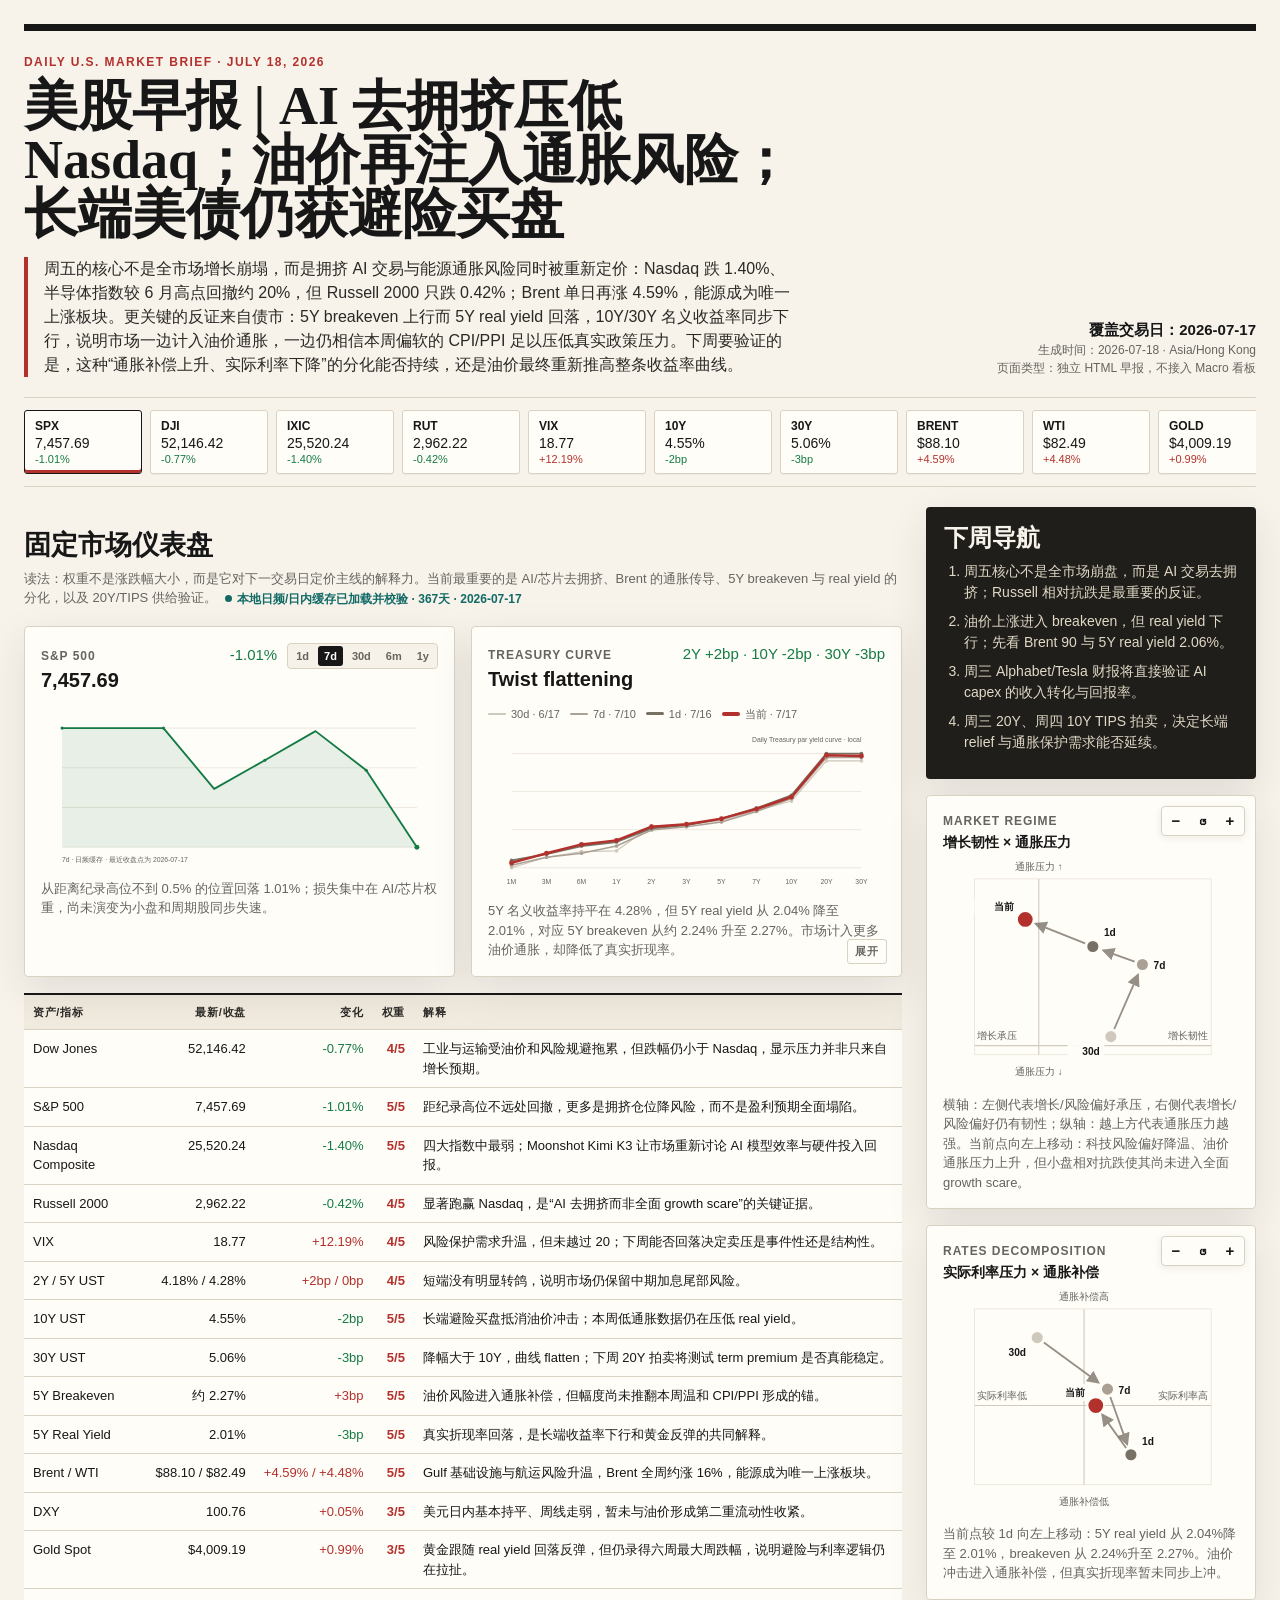
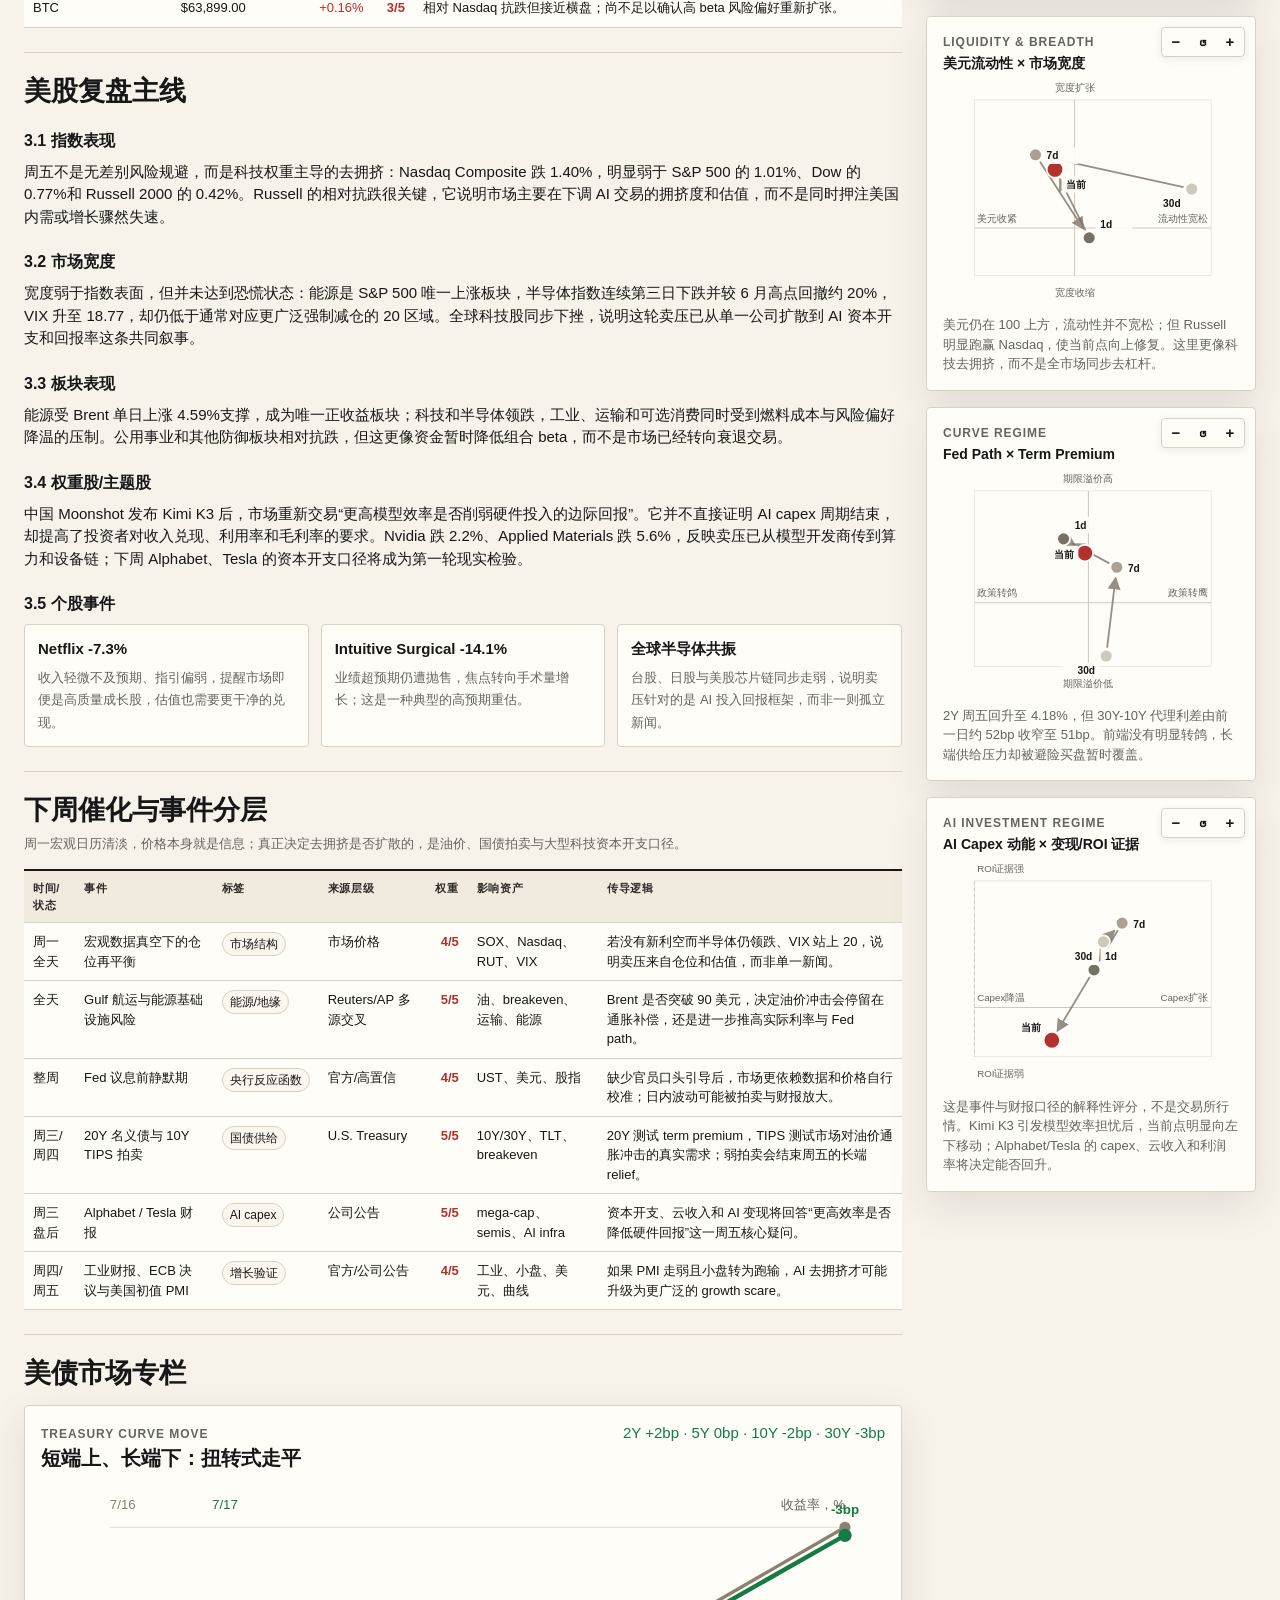
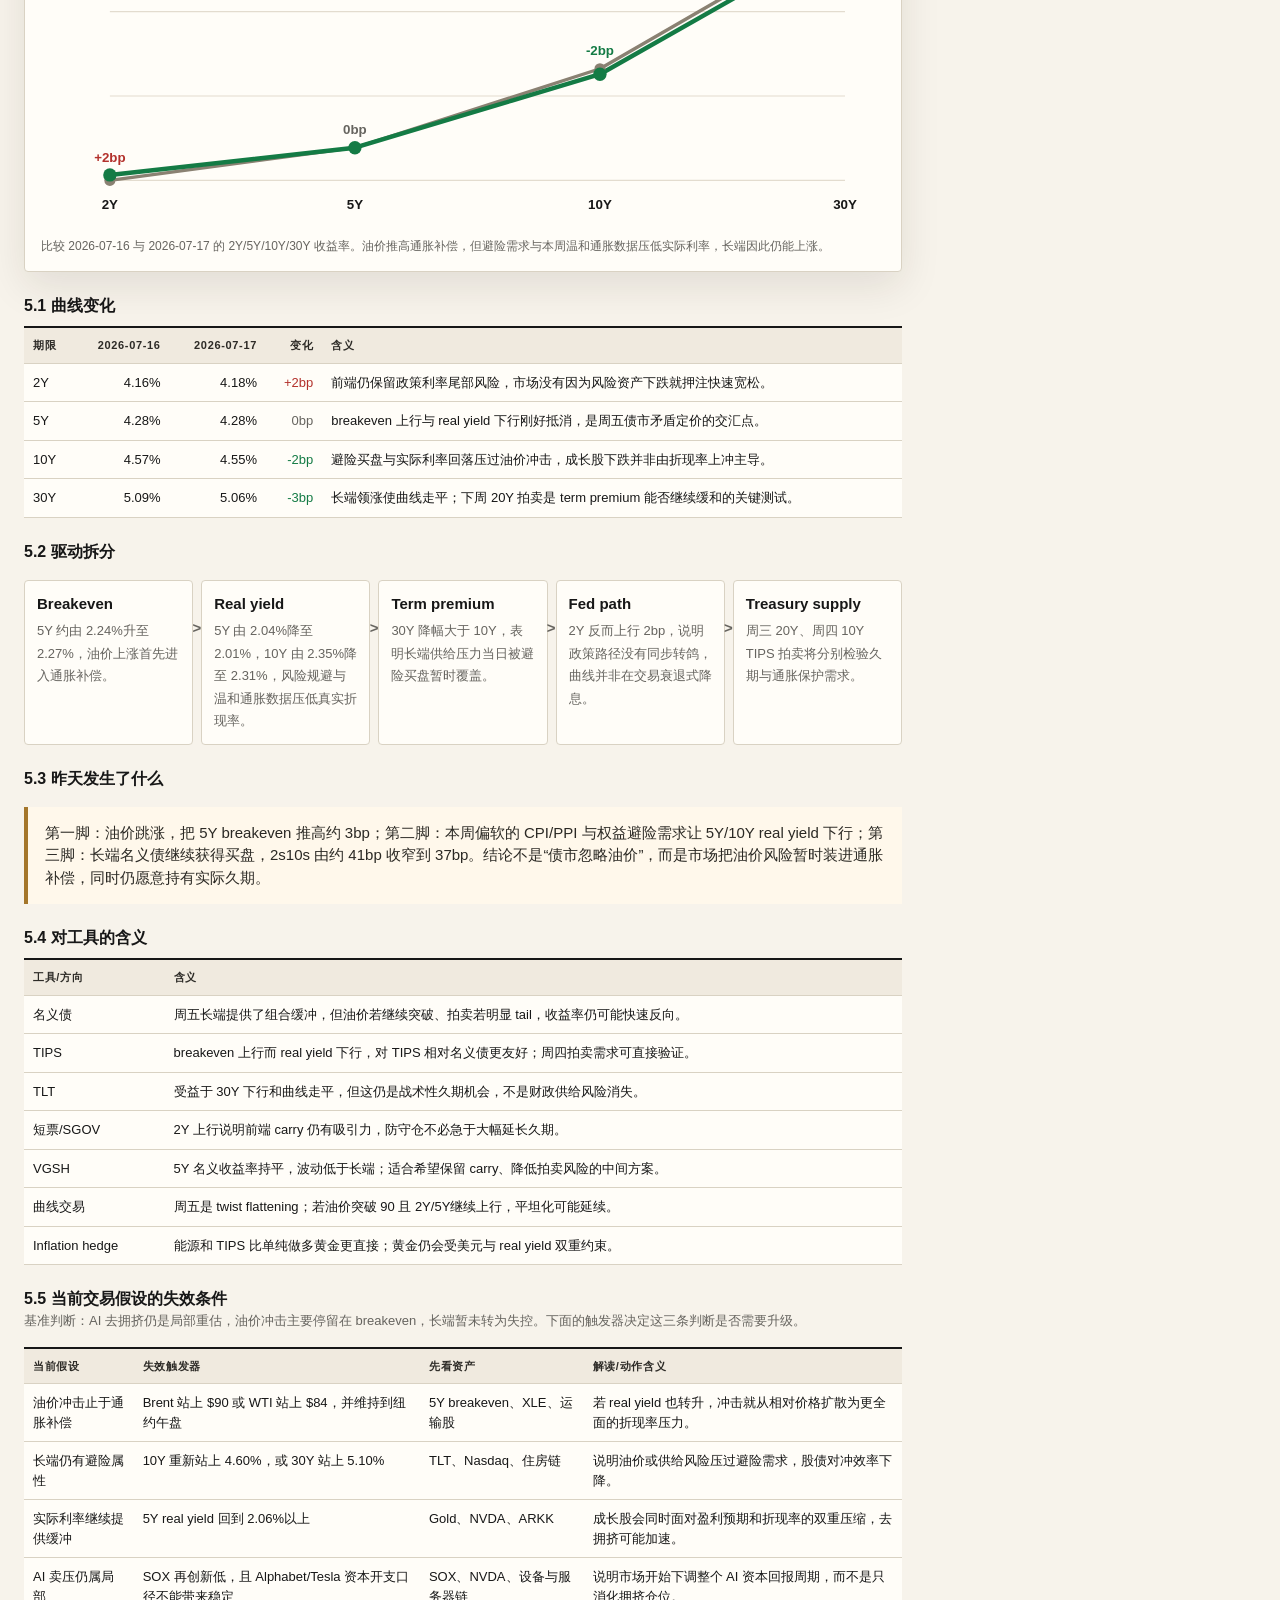
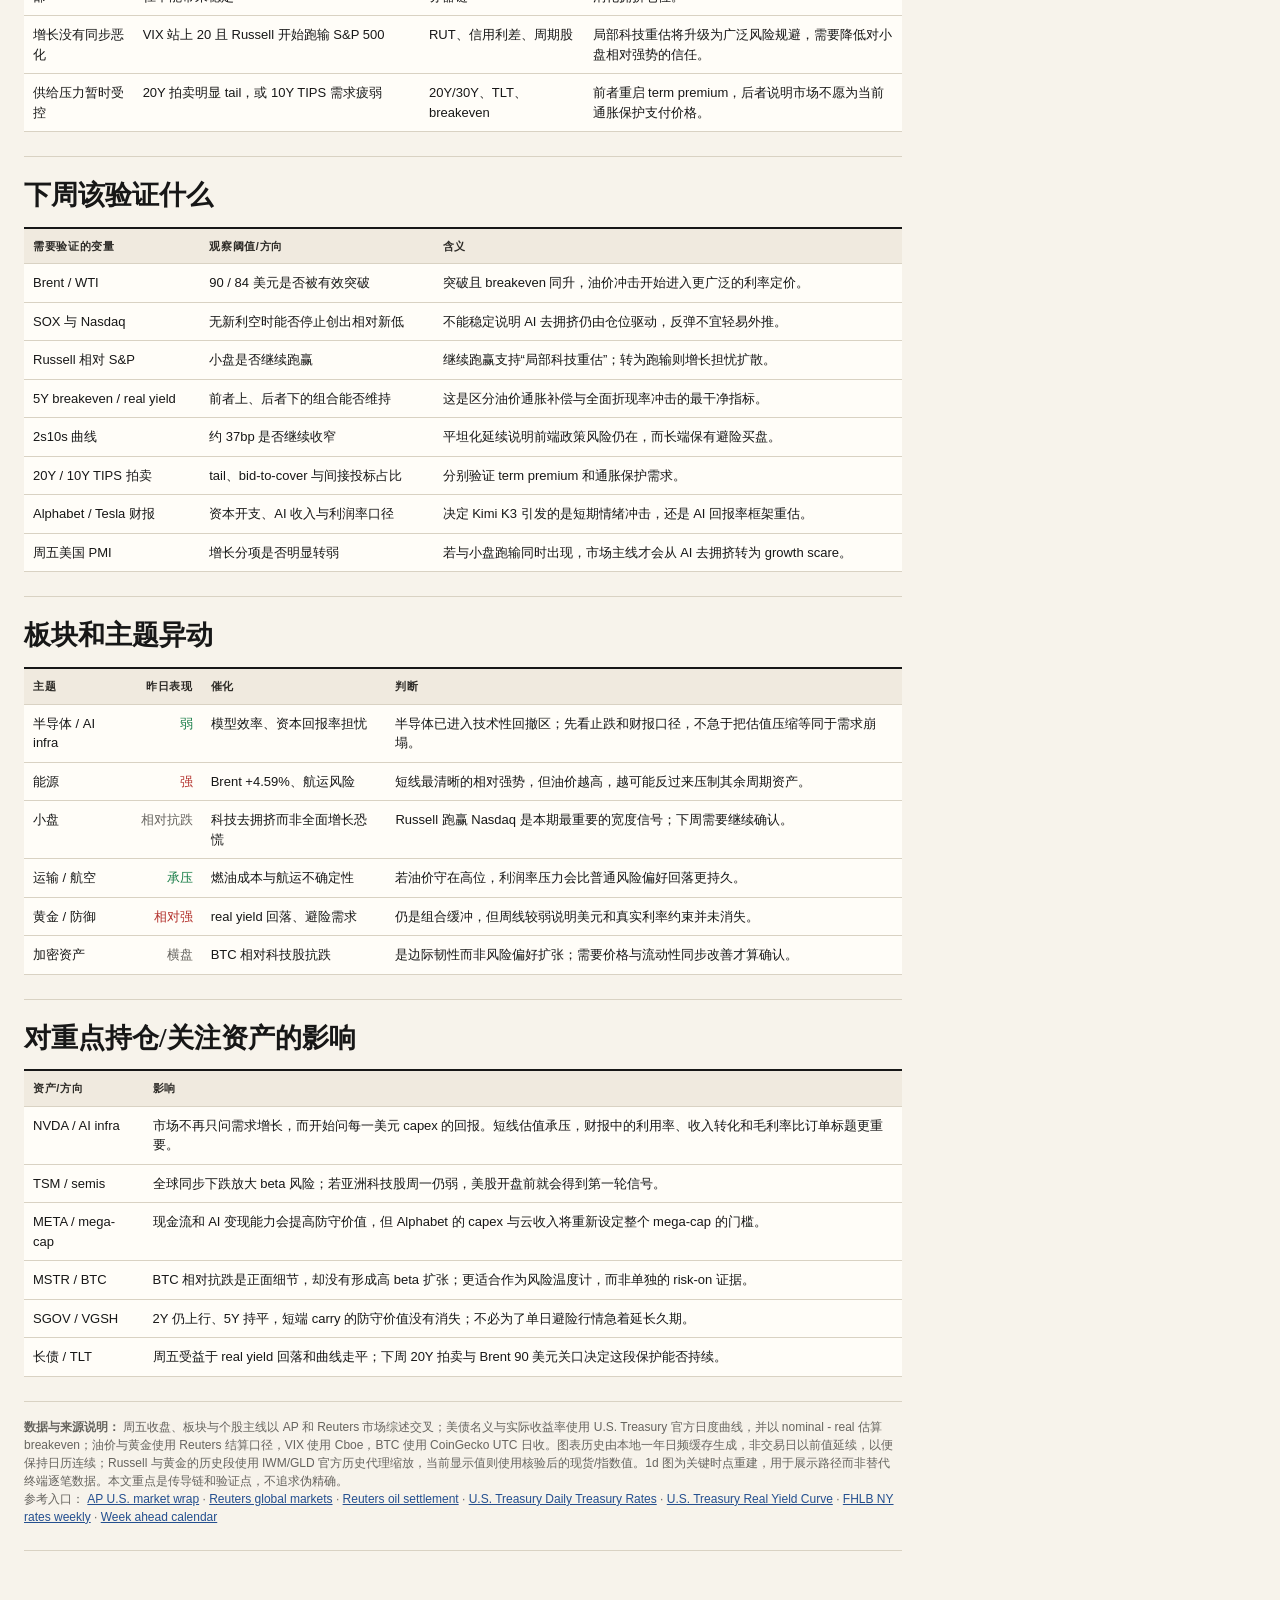
==== morning_brief/2026-07-18_us_market_brief.html @ 0f52e977 "添加了4张每日早报卡片；修复了图片遮挡问题" ====
<!doctype html>
<html lang="zh-CN">
<head>
  <meta charset="utf-8">
  <meta name="viewport" content="width=device-width, initial-scale=1">
  <title>美股早报 | 2026-07-18</title>
  <style>
    :root {
      --ink: #171717;
      --muted: #66645f;
      --line: #d9d2c3;
      --paper: #f7f3eb;
      --panel: #fffdf8;
      --panel-2: #f0eadf;
      --accent: #b3312c;
      --accent-2: #126a65;
      --gold: #a4762a;
      --green: #147b45;
      --red: #b3312c;
      --blue: #244f8f;
      --shadow: 0 14px 40px rgba(37, 31, 21, .10);
      font-family: "Inter", "Segoe UI", "PingFang SC", "Microsoft YaHei", Arial, sans-serif;
    }

    * { box-sizing: border-box; }
    body {
      margin: 0;
      background: var(--paper);
      color: var(--ink);
      line-height: 1.5;
      font-size: 15px;
    }

    .page {
      max-width: 1280px;
      margin: 0 auto;
      padding: 24px 24px 52px;
    }

    header {
      border-top: 7px solid var(--ink);
      border-bottom: 1px solid var(--line);
      padding: 22px 0 20px;
      display: grid;
      grid-template-columns: 1.4fr .8fr;
      gap: 24px;
      align-items: end;
    }

    .kicker {
      font-size: 12px;
      text-transform: uppercase;
      letter-spacing: .12em;
      color: var(--accent);
      font-weight: 800;
      margin-bottom: 8px;
    }

    h1 {
      font-family: Georgia, "Times New Roman", serif;
      font-size: clamp(30px, 4.6vw, 54px);
      line-height: 1;
      margin: 0;
      letter-spacing: 0;
      max-width: 980px;
    }

    .deck {
      font-size: 16px;
      color: #2a2926;
      margin-top: 16px;
      max-width: 980px;
      border-left: 4px solid var(--accent);
      padding-left: 16px;
    }

    .meta {
      justify-self: end;
      text-align: right;
      color: var(--muted);
      font-size: 12px;
    }

    .meta strong {
      color: var(--ink);
      display: block;
      font-size: 15px;
    }

    .ticker-strip {
      position: sticky;
      top: 0;
      z-index: 20;
      display: flex;
      gap: 8px;
      overflow-x: auto;
      padding: 12px 0;
      background: rgba(247, 243, 235, .94);
      backdrop-filter: blur(10px);
      border-bottom: 1px solid var(--line);
    }

    .ticker {
      border: 1px solid var(--line);
      background: var(--panel);
      color: var(--ink);
      min-width: 118px;
      padding: 8px 10px;
      cursor: pointer;
      display: grid;
      gap: 2px;
      text-align: left;
      border-radius: 3px;
      box-shadow: 0 1px 0 rgba(0,0,0,.04);
    }

    .ticker.active {
      border-color: var(--ink);
      box-shadow: inset 0 -3px 0 var(--accent);
    }

    .ticker .sym { font-weight: 800; font-size: 12px; }
    .ticker .val { font-variant-numeric: tabular-nums; font-size: 14px; }
    .ticker .chg { font-variant-numeric: tabular-nums; font-size: 11px; }
    .up { color: var(--red); }
    .down { color: var(--green); }
    .flat { color: var(--muted); }

    main {
      display: grid;
      grid-template-columns: minmax(0, 1fr) 330px;
      gap: 24px;
      margin-top: 20px;
    }

    section {
      padding: 24px 0;
      border-bottom: 1px solid var(--line);
    }

    h2 {
      font-family: Georgia, "Times New Roman", serif;
      font-size: 27px;
      line-height: 1.1;
      margin: 0 0 16px;
      letter-spacing: 0;
    }

    h3 {
      margin: 22px 0 8px;
      font-size: 16px;
      letter-spacing: 0;
    }

    p { margin: 0 0 12px; }

    .section-note {
      color: var(--muted);
      font-size: 13px;
      margin-top: -8px;
      margin-bottom: 16px;
    }

    .lead-grid {
      display: grid;
      grid-template-columns: 1fr 1fr;
      gap: 16px;
      margin-top: 18px;
    }

    .chart-panel,
    .side-panel {
      background: var(--panel);
      border: 1px solid var(--line);
      border-radius: 4px;
      box-shadow: var(--shadow);
      padding: 16px;
      position: relative;
    }

    .chart-head {
      display: flex;
      align-items: baseline;
      justify-content: space-between;
      gap: 12px;
      margin-bottom: 12px;
    }

    .chart-actions {
      display: flex;
      align-items: center;
      justify-content: flex-end;
      gap: 10px;
      flex-wrap: wrap;
    }

    .range-control {
      display: flex;
      gap: 3px;
      border: 1px solid var(--line);
      background: #f7f2e9;
      padding: 2px;
      border-radius: 4px;
    }

    .range-btn {
      border: 0;
      background: transparent;
      color: var(--muted);
      cursor: pointer;
      font-size: 11px;
      font-weight: 800;
      padding: 4px 6px;
      border-radius: 3px;
    }

    .range-btn.active {
      background: var(--ink);
      color: #fffdf8;
    }

    .data-status {
      display: inline-flex;
      align-items: center;
      gap: 5px;
      margin-left: 8px;
      color: var(--accent-2);
      font-size: 12px;
      font-weight: 800;
    }

    .data-status::before {
      content: "";
      width: 7px;
      height: 7px;
      border-radius: 999px;
      background: var(--accent-2);
      display: inline-block;
    }

    .curve-panel {
      overflow: visible;
    }

    .curve-toggle {
      position: absolute;
      right: 14px;
      bottom: 12px;
      border: 1px solid var(--line);
      background: #fffdf8;
      color: var(--muted);
      cursor: pointer;
      border-radius: 3px;
      padding: 4px 7px;
      font-size: 11px;
      font-weight: 800;
      letter-spacing: .08em;
    }

    .curve-toggle:hover {
      border-color: var(--ink);
      color: var(--ink);
    }

    .curve-detail {
      border-top: 1px solid var(--line);
      display: none;
      margin-top: 14px;
      padding: 12px 0 18px;
      color: #2b2924;
      font-size: 13px;
    }

    .curve-panel.open .curve-detail { display: block; }

    .legend-row {
      display: flex;
      flex-wrap: wrap;
      gap: 10px;
      margin: 2px 0 8px;
      color: var(--muted);
      font-size: 11px;
    }

    .legend-item {
      display: inline-flex;
      align-items: center;
      gap: 5px;
      white-space: nowrap;
    }

    .legend-swatch {
      width: 18px;
      height: 3px;
      border-radius: 99px;
      display: inline-block;
    }

    .chart-caption {
      color: var(--muted);
      font-size: 12px;
      margin: 8px 0 0;
    }

    .chart-tooltip {
      position: absolute;
      z-index: 20;
      display: none;
      min-width: 126px;
      max-width: 220px;
      padding: 8px 10px;
      border: 1px solid #2a2926;
      border-radius: 3px;
      background: rgba(23, 23, 23, .96);
      color: #fffdf8;
      box-shadow: 0 8px 22px rgba(0,0,0,.18);
      font-size: 11px;
      line-height: 1.45;
      pointer-events: none;
      font-variant-numeric: tabular-nums;
    }

    .chart-tooltip strong { color: #fff; }
    .chart-tooltip .tip-row { display: flex; justify-content: space-between; gap: 14px; }

    .regime-panel { overflow: visible; }

    .regime-subtitle {
      margin-top: 2px;
      padding-right: 78px;
      color: var(--ink);
      font-size: 14px;
      font-weight: 800;
    }

    .regime-controls {
      position: absolute;
      top: 10px;
      right: 10px;
      z-index: 6;
      display: flex;
      gap: 3px;
      padding: 2px;
      border: 1px solid var(--line);
      border-radius: 4px;
      background: rgba(255, 253, 248, .94);
      box-shadow: 0 2px 8px rgba(37, 31, 21, .08);
    }

    .regime-controls button {
      width: 24px;
      height: 24px;
      padding: 0;
      border: 0;
      border-radius: 2px;
      background: transparent;
      color: var(--ink);
      cursor: pointer;
      font-size: 15px;
      font-weight: 800;
      line-height: 24px;
    }

    .regime-controls button:hover,
    .regime-controls button:focus-visible {
      background: var(--panel-2);
      outline: none;
    }

    .bond-move-chart {
      margin: 4px 0 18px;
    }

    .chart-title {
      font-size: 12px;
      text-transform: uppercase;
      letter-spacing: .08em;
      color: var(--muted);
      font-weight: 800;
    }

    .chart-value {
      font-size: 20px;
      font-weight: 800;
      font-variant-numeric: tabular-nums;
    }

    svg { max-width: 100%; display: block; }

    table {
      width: 100%;
      border-collapse: collapse;
      background: var(--panel);
      border-top: 2px solid var(--ink);
      font-size: 13px;
    }

    th, td {
      border-bottom: 1px solid var(--line);
      padding: 9px 9px;
      vertical-align: top;
    }

    th {
      text-align: left;
      color: #2d2b27;
      background: var(--panel-2);
      font-size: 11px;
      text-transform: uppercase;
      letter-spacing: .06em;
    }

    td.num, th.num {
      text-align: right;
      font-variant-numeric: tabular-nums;
      white-space: nowrap;
    }

    .weight {
      font-weight: 800;
      color: var(--accent);
      white-space: nowrap;
    }

    .tag {
      display: inline-block;
      padding: 2px 7px;
      border: 1px solid var(--line);
      background: #fbf7ef;
      border-radius: 999px;
      font-size: 12px;
      white-space: nowrap;
    }

    .callout {
      margin: 16px 0;
      padding: 15px 17px;
      background: #fff8eb;
      border-left: 4px solid var(--gold);
      color: #2b2924;
    }

    .chain {
      display: grid;
      grid-template-columns: repeat(5, minmax(0, 1fr));
      gap: 8px;
      margin: 16px 0;
    }

    .chain div {
      background: var(--panel);
      border: 1px solid var(--line);
      border-radius: 4px;
      padding: 12px;
      min-height: 90px;
      position: relative;
    }

    .chain div::after {
      content: ">";
      position: absolute;
      right: -9px;
      top: 36px;
      color: var(--muted);
      font-weight: 800;
    }

    .chain div:last-child::after { content: ""; }
    .chain strong { display: block; margin-bottom: 4px; }
    .chain span { color: var(--muted); font-size: 13px; }

    .split {
      display: grid;
      grid-template-columns: 1fr 1fr;
      gap: 16px;
    }

    .cards {
      display: grid;
      grid-template-columns: repeat(3, minmax(0, 1fr));
      gap: 12px;
    }

    .mini-card {
      background: var(--panel);
      border: 1px solid var(--line);
      border-radius: 4px;
      padding: 13px;
    }

    .mini-card b { display: block; margin-bottom: 5px; }
    .mini-card span { color: var(--muted); font-size: 13px; }

    aside {
      position: sticky;
      top: 76px;
      align-self: start;
    }

    .brief-box {
      background: #1f1e1a;
      color: #f7f3eb;
      padding: 18px;
      border-radius: 4px;
      box-shadow: var(--shadow);
    }

    .brief-box h2 {
      color: #f7f3eb;
      font-size: 24px;
      margin-bottom: 10px;
    }

    .brief-box ol {
      margin: 0;
      padding-left: 20px;
      color: #e1d8c6;
      font-size: 14px;
    }

    .brief-box li { margin-bottom: 8px; }

    .source-list {
      font-size: 12px;
      color: var(--muted);
      padding-top: 16px;
    }

    .source-list a { color: var(--blue); }

    .mobile-only { display: none; }

    @media (max-width: 980px) {
      header, main, .lead-grid, .split {
        grid-template-columns: 1fr;
      }
      .meta {
        justify-self: start;
        text-align: left;
      }
      aside {
        position: static;
      }
      .chain, .cards {
        grid-template-columns: 1fr;
      }
      .chain div::after { content: ""; }
      table { font-size: 13px; }
      th, td { padding: 8px 7px; }
    }
  </style>
</head>
<body>
  <div class="page">
    <header>
      <div>
        <div class="kicker">Daily U.S. Market Brief · July 18, 2026</div>
        <h1>美股早报 | AI 去拥挤压低 Nasdaq；油价再注入通胀风险；长端美债仍获避险买盘</h1>
        <div class="deck">
          周五的核心不是全市场增长崩塌，而是拥挤 AI 交易与能源通胀风险同时被重新定价：Nasdaq 跌 1.40%、半导体指数较 6 月高点回撤约 20%，但 Russell 2000 只跌 0.42%；Brent 单日再涨 4.59%，能源成为唯一上涨板块。更关键的反证来自债市：5Y breakeven 上行而 5Y real yield 回落，10Y/30Y 名义收益率同步下行，说明市场一边计入油价通胀，一边仍相信本周偏软的 CPI/PPI 足以压低真实政策压力。下周要验证的是，这种“通胀补偿上升、实际利率下降”的分化能否持续，还是油价最终重新推高整条收益率曲线。
        </div>
      </div>
      <div class="meta">
        <strong>覆盖交易日：2026-07-17</strong>
        生成时间：2026-07-18 · Asia/Hong Kong<br>
        页面类型：独立 HTML 早报，不接入 Macro 看板
      </div>
    </header>

    <nav class="ticker-strip" aria-label="interactive ticker strip" id="tickerStrip"></nav>

    <main>
      <div>
        <section id="dashboard">
          <h2>固定市场仪表盘</h2>
          <p class="section-note">读法：权重不是涨跌幅大小，而是它对下一交易日定价主线的解释力。当前最重要的是 AI/芯片去拥挤、Brent 的通胀传导、5Y breakeven 与 real yield 的分化，以及 20Y/TIPS 供给验证。<span class="data-status" id="dataStatus">数据校验中</span></p>
          <div class="lead-grid">
            <div class="chart-panel">
              <div class="chart-head">
                <div>
                  <div class="chart-title" id="activeName">S&P 500</div>
                  <div class="chart-value" id="activeValue">7,457.69</div>
                </div>
                <div class="chart-actions">
                  <div id="activeChange" class="down">-1.01%</div>
                  <div class="range-control" id="rangeControl" aria-label="ticker range"></div>
                </div>
              </div>
              <svg id="sparkChart" viewBox="0 0 640 260" role="img" aria-label="Selected ticker chart"></svg>
              <p id="activeNote" class="section-note" style="margin:10px 0 0;">从距离纪录高位不到 0.5% 的位置回落 1.01%；损失集中在 AI/芯片权重，尚未演变为小盘和周期股同步失速。</p>
            </div>
            <div class="chart-panel curve-panel" id="curvePanel">
              <button class="curve-toggle" id="curveToggle" type="button" aria-expanded="false">展开</button>
              <div class="chart-head">
                <div>
                  <div class="chart-title">Treasury Curve</div>
                  <div class="chart-value">Twist flattening</div>
                </div>
                <div class="down">2Y +2bp · 10Y -2bp · 30Y -3bp</div>
              </div>
              <div class="legend-row" id="curveLegend"></div>
              <svg id="curveChart" viewBox="0 0 640 260" role="img" aria-label="Treasury yield curve"></svg>
              <p class="section-note" style="margin:10px 0 0;">5Y 名义收益率持平在 4.28%，但 5Y real yield 从 2.04% 降至 2.01%，对应 5Y breakeven 从约 2.24% 升至 2.27%。市场计入更多油价通胀，却降低了真实折现率。</p>
              <div class="curve-detail">
                <p><strong>为什么是 twist flattening：</strong>2Y 上行 2bp，5Y 持平，10Y/30Y 分别下行 2bp/3bp。短端没有跟随风险资产转弱而明显变鸽，长端却获得避险买盘，2s10s 从约 41bp 收窄至 37bp。</p>
                <p><strong>真正的债市信息：</strong>油价上涨主要进入 breakeven，而本周偏软的 CPI/PPI 与风险规避压低 real yield。所以下周若 Brent 继续涨、real yield 也开始反弹，这个“长端避险”结构才会被真正破坏；20Y 名义债与 10Y TIPS 拍卖是直接验证点。</p>
              </div>
            </div>
          </div>

          <table style="margin-top:16px;">
            <thead>
              <tr><th>资产/指标</th><th class="num">最新/收盘</th><th class="num">变化</th><th class="num">权重</th><th>解释</th></tr>
            </thead>
            <tbody>
              <tr><td>Dow Jones</td><td class="num">52,146.42</td><td class="num down">-0.77%</td><td class="num weight">4/5</td><td>工业与运输受油价和风险规避拖累，但跌幅仍小于 Nasdaq，显示压力并非只来自增长预期。</td></tr>
              <tr><td>S&amp;P 500</td><td class="num">7,457.69</td><td class="num down">-1.01%</td><td class="num weight">5/5</td><td>距纪录高位不远处回撤，更多是拥挤仓位降风险，而不是盈利预期全面塌陷。</td></tr>
              <tr><td>Nasdaq Composite</td><td class="num">25,520.24</td><td class="num down">-1.40%</td><td class="num weight">5/5</td><td>四大指数中最弱；Moonshot Kimi K3 让市场重新讨论 AI 模型效率与硬件投入回报。</td></tr>
              <tr><td>Russell 2000</td><td class="num">2,962.22</td><td class="num down">-0.42%</td><td class="num weight">4/5</td><td>显著跑赢 Nasdaq，是“AI 去拥挤而非全面 growth scare”的关键证据。</td></tr>
              <tr><td>VIX</td><td class="num">18.77</td><td class="num up">+12.19%</td><td class="num weight">4/5</td><td>风险保护需求升温，但未越过 20；下周能否回落决定卖压是事件性还是结构性。</td></tr>
              <tr><td>2Y / 5Y UST</td><td class="num">4.18% / 4.28%</td><td class="num up">+2bp / 0bp</td><td class="num weight">4/5</td><td>短端没有明显转鸽，说明市场仍保留中期加息尾部风险。</td></tr>
              <tr><td>10Y UST</td><td class="num">4.55%</td><td class="num down">-2bp</td><td class="num weight">5/5</td><td>长端避险买盘抵消油价冲击；本周低通胀数据仍在压低 real yield。</td></tr>
              <tr><td>30Y UST</td><td class="num">5.06%</td><td class="num down">-3bp</td><td class="num weight">5/5</td><td>降幅大于 10Y，曲线 flatten；下周 20Y 拍卖将测试 term premium 是否真能稳定。</td></tr>
              <tr><td>5Y Breakeven</td><td class="num">约 2.27%</td><td class="num up">+3bp</td><td class="num weight">5/5</td><td>油价风险进入通胀补偿，但幅度尚未推翻本周温和 CPI/PPI 形成的锚。</td></tr>
              <tr><td>5Y Real Yield</td><td class="num">2.01%</td><td class="num down">-3bp</td><td class="num weight">5/5</td><td>真实折现率回落，是长端收益率下行和黄金反弹的共同解释。</td></tr>
              <tr><td>Brent / WTI</td><td class="num">$88.10 / $82.49</td><td class="num up">+4.59% / +4.48%</td><td class="num weight">5/5</td><td>Gulf 基础设施与航运风险升温，Brent 全周约涨 16%，能源成为唯一上涨板块。</td></tr>
              <tr><td>DXY</td><td class="num">100.76</td><td class="num up">+0.05%</td><td class="num weight">3/5</td><td>美元日内基本持平、周线走弱，暂未与油价形成第二重流动性收紧。</td></tr>
              <tr><td>Gold Spot</td><td class="num">$4,009.19</td><td class="num up">+0.99%</td><td class="num weight">3/5</td><td>黄金跟随 real yield 回落反弹，但仍录得六周最大周跌幅，说明避险与利率逻辑仍在拉扯。</td></tr>
              <tr><td>BTC</td><td class="num">$63,899.00</td><td class="num up">+0.16%</td><td class="num weight">3/5</td><td>相对 Nasdaq 抗跌但接近横盘；尚不足以确认高 beta 风险偏好重新扩张。</td></tr>
            </tbody>
          </table>
        </section>

        <section id="equity-review">
          <h2>美股复盘主线</h2>
          <h3>3.1 指数表现</h3>
          <p>周五不是无差别风险规避，而是科技权重主导的去拥挤：Nasdaq Composite 跌 1.40%，明显弱于 S&amp;P 500 的 1.01%、Dow 的 0.77%和 Russell 2000 的 0.42%。Russell 的相对抗跌很关键，它说明市场主要在下调 AI 交易的拥挤度和估值，而不是同时押注美国内需或增长骤然失速。</p>

          <h3>3.2 市场宽度</h3>
          <p>宽度弱于指数表面，但并未达到恐慌状态：能源是 S&amp;P 500 唯一上涨板块，半导体指数连续第三日下跌并较 6 月高点回撤约 20%，VIX 升至 18.77，却仍低于通常对应更广泛强制减仓的 20 区域。全球科技股同步下挫，说明这轮卖压已从单一公司扩散到 AI 资本开支和回报率这条共同叙事。</p>

          <h3>3.3 板块表现</h3>
          <p>能源受 Brent 单日上涨 4.59%支撑，成为唯一正收益板块；科技和半导体领跌，工业、运输和可选消费同时受到燃料成本与风险偏好降温的压制。公用事业和其他防御板块相对抗跌，但这更像资金暂时降低组合 beta，而不是市场已经转向衰退交易。</p>

          <h3>3.4 权重股/主题股</h3>
          <p>中国 Moonshot 发布 Kimi K3 后，市场重新交易“更高模型效率是否削弱硬件投入的边际回报”。它并不直接证明 AI capex 周期结束，却提高了投资者对收入兑现、利用率和毛利率的要求。Nvidia 跌 2.2%、Applied Materials 跌 5.6%，反映卖压已从模型开发商传到算力和设备链；下周 Alphabet、Tesla 的资本开支口径将成为第一轮现实检验。</p>

          <h3>3.5 个股事件</h3>
          <div class="cards">
            <div class="mini-card"><b>Netflix -7.3%</b><span>收入轻微不及预期、指引偏弱，提醒市场即便是高质量成长股，估值也需要更干净的兑现。</span></div>
            <div class="mini-card"><b>Intuitive Surgical -14.1%</b><span>业绩超预期仍遭抛售，焦点转向手术量增长；这是一种典型的高预期重估。</span></div>
            <div class="mini-card"><b>全球半导体共振</b><span>台股、日股与美股芯片链同步走弱，说明卖压针对的是 AI 投入回报框架，而非一则孤立新闻。</span></div>
          </div>
        </section>

        <section id="catalysts">
          <h2>下周催化与事件分层</h2>
          <p class="section-note">周一宏观日历清淡，价格本身就是信息；真正决定去拥挤是否扩散的，是油价、国债拍卖与大型科技资本开支口径。</p>
          <table>
            <thead>
              <tr><th>时间/状态</th><th>事件</th><th>标签</th><th>来源层级</th><th class="num">权重</th><th>影响资产</th><th>传导逻辑</th></tr>
            </thead>
            <tbody>
              <tr><td>周一全天</td><td>宏观数据真空下的仓位再平衡</td><td><span class="tag">市场结构</span></td><td>市场价格</td><td class="num weight">4/5</td><td>SOX、Nasdaq、RUT、VIX</td><td>若没有新利空而半导体仍领跌、VIX 站上 20，说明卖压来自仓位和估值，而非单一新闻。</td></tr>
              <tr><td>全天</td><td>Gulf 航运与能源基础设施风险</td><td><span class="tag">能源/地缘</span></td><td>Reuters/AP 多源交叉</td><td class="num weight">5/5</td><td>油、breakeven、运输、能源</td><td>Brent 是否突破 90 美元，决定油价冲击会停留在通胀补偿，还是进一步推高实际利率与 Fed path。</td></tr>
              <tr><td>整周</td><td>Fed 议息前静默期</td><td><span class="tag">央行反应函数</span></td><td>官方/高置信</td><td class="num weight">4/5</td><td>UST、美元、股指</td><td>缺少官员口头引导后，市场更依赖数据和价格自行校准；日内波动可能被拍卖与财报放大。</td></tr>
              <tr><td>周三/周四</td><td>20Y 名义债与 10Y TIPS 拍卖</td><td><span class="tag">国债供给</span></td><td>U.S. Treasury</td><td class="num weight">5/5</td><td>10Y/30Y、TLT、breakeven</td><td>20Y 测试 term premium，TIPS 测试市场对油价通胀冲击的真实需求；弱拍卖会结束周五的长端 relief。</td></tr>
              <tr><td>周三盘后</td><td>Alphabet / Tesla 财报</td><td><span class="tag">AI capex</span></td><td>公司公告</td><td class="num weight">5/5</td><td>mega-cap、semis、AI infra</td><td>资本开支、云收入和 AI 变现将回答“更高效率是否降低硬件回报”这一周五核心疑问。</td></tr>
              <tr><td>周四/周五</td><td>工业财报、ECB 决议与美国初值 PMI</td><td><span class="tag">增长验证</span></td><td>官方/公司公告</td><td class="num weight">4/5</td><td>工业、小盘、美元、曲线</td><td>如果 PMI 走弱且小盘转为跑输，AI 去拥挤才可能升级为更广泛的 growth scare。</td></tr>
            </tbody>
          </table>
        </section>

        <section id="bonds">
          <h2>美债市场专栏</h2>
          <div class="chart-panel bond-move-chart">
            <div class="chart-head">
              <div>
                <div class="chart-title">Treasury Curve Move</div>
                <div class="chart-value">短端上、长端下：扭转式走平</div>
              </div>
              <div class="down">2Y +2bp · 5Y 0bp · 10Y -2bp · 30Y -3bp</div>
            </div>
            <svg id="bondMoveChart" viewBox="0 0 760 310" role="img" aria-label="Treasury 2Y 5Y 10Y 30Y curve move"></svg>
            <p class="chart-caption">比较 2026-07-16 与 2026-07-17 的 2Y/5Y/10Y/30Y 收益率。油价推高通胀补偿，但避险需求与本周温和通胀数据压低实际利率，长端因此仍能上涨。</p>
          </div>
          <h3>5.1 曲线变化</h3>
          <table>
            <thead><tr><th>期限</th><th class="num">2026-07-16</th><th class="num">2026-07-17</th><th class="num">变化</th><th>含义</th></tr></thead>
            <tbody>
              <tr><td>2Y</td><td class="num">4.16%</td><td class="num">4.18%</td><td class="num up">+2bp</td><td>前端仍保留政策利率尾部风险，市场没有因为风险资产下跌就押注快速宽松。</td></tr>
              <tr><td>5Y</td><td class="num">4.28%</td><td class="num">4.28%</td><td class="num flat">0bp</td><td>breakeven 上行与 real yield 下行刚好抵消，是周五债市矛盾定价的交汇点。</td></tr>
              <tr><td>10Y</td><td class="num">4.57%</td><td class="num">4.55%</td><td class="num down">-2bp</td><td>避险买盘与实际利率回落压过油价冲击，成长股下跌并非由折现率上冲主导。</td></tr>
              <tr><td>30Y</td><td class="num">5.09%</td><td class="num">5.06%</td><td class="num down">-3bp</td><td>长端领涨使曲线走平；下周 20Y 拍卖是 term premium 能否继续缓和的关键测试。</td></tr>
            </tbody>
          </table>

          <h3>5.2 驱动拆分</h3>
          <div class="chain">
            <div><strong>Breakeven</strong><span>5Y 约由 2.24%升至 2.27%，油价上涨首先进入通胀补偿。</span></div>
            <div><strong>Real yield</strong><span>5Y 由 2.04%降至 2.01%，10Y 由 2.35%降至 2.31%，风险规避与温和通胀数据压低真实折现率。</span></div>
            <div><strong>Term premium</strong><span>30Y 降幅大于 10Y，表明长端供给压力当日被避险买盘暂时覆盖。</span></div>
            <div><strong>Fed path</strong><span>2Y 反而上行 2bp，说明政策路径没有同步转鸽，曲线并非在交易衰退式降息。</span></div>
            <div><strong>Treasury supply</strong><span>周三 20Y、周四 10Y TIPS 拍卖将分别检验久期与通胀保护需求。</span></div>
          </div>

          <h3>5.3 昨天发生了什么</h3>
          <div class="callout">
            第一脚：油价跳涨，把 5Y breakeven 推高约 3bp；第二脚：本周偏软的 CPI/PPI 与权益避险需求让 5Y/10Y real yield 下行；第三脚：长端名义债继续获得买盘，2s10s 由约 41bp 收窄到 37bp。结论不是“债市忽略油价”，而是市场把油价风险暂时装进通胀补偿，同时仍愿意持有实际久期。
          </div>

          <h3>5.4 对工具的含义</h3>
          <table>
            <thead><tr><th>工具/方向</th><th>含义</th></tr></thead>
            <tbody>
              <tr><td>名义债</td><td>周五长端提供了组合缓冲，但油价若继续突破、拍卖若明显 tail，收益率仍可能快速反向。</td></tr>
              <tr><td>TIPS</td><td>breakeven 上行而 real yield 下行，对 TIPS 相对名义债更友好；周四拍卖需求可直接验证。</td></tr>
              <tr><td>TLT</td><td>受益于 30Y 下行和曲线走平，但这仍是战术性久期机会，不是财政供给风险消失。</td></tr>
              <tr><td>短票/SGOV</td><td>2Y 上行说明前端 carry 仍有吸引力，防守仓不必急于大幅延长久期。</td></tr>
              <tr><td>VGSH</td><td>5Y 名义收益率持平，波动低于长端；适合希望保留 carry、降低拍卖风险的中间方案。</td></tr>
              <tr><td>曲线交易</td><td>周五是 twist flattening；若油价突破 90 且 2Y/5Y继续上行，平坦化可能延续。</td></tr>
              <tr><td>Inflation hedge</td><td>能源和 TIPS 比单纯做多黄金更直接；黄金仍会受美元与 real yield 双重约束。</td></tr>
            </tbody>
          </table>

          <h3>5.5 当前交易假设的失效条件</h3>
          <p class="section-note">基准判断：AI 去拥挤仍是局部重估，油价冲击主要停留在 breakeven，长端暂未转为失控。下面的触发器决定这三条判断是否需要升级。</p>
          <table>
            <thead><tr><th>当前假设</th><th>失效触发器</th><th>先看资产</th><th>解读/动作含义</th></tr></thead>
            <tbody>
              <tr><td>油价冲击止于通胀补偿</td><td>Brent 站上 $90 或 WTI 站上 $84，并维持到纽约午盘</td><td>5Y breakeven、XLE、运输股</td><td>若 real yield 也转升，冲击就从相对价格扩散为更全面的折现率压力。</td></tr>
              <tr><td>长端仍有避险属性</td><td>10Y 重新站上 4.60%，或 30Y 站上 5.10%</td><td>TLT、Nasdaq、住房链</td><td>说明油价或供给风险压过避险需求，股债对冲效率下降。</td></tr>
              <tr><td>实际利率继续提供缓冲</td><td>5Y real yield 回到 2.06%以上</td><td>Gold、NVDA、ARKK</td><td>成长股会同时面对盈利预期和折现率的双重压缩，去拥挤可能加速。</td></tr>
              <tr><td>AI 卖压仍属局部</td><td>SOX 再创新低，且 Alphabet/Tesla 资本开支口径不能带来稳定</td><td>SOX、NVDA、设备与服务器链</td><td>说明市场开始下调整个 AI 资本回报周期，而不是只消化拥挤仓位。</td></tr>
              <tr><td>增长没有同步恶化</td><td>VIX 站上 20 且 Russell 开始跑输 S&amp;P 500</td><td>RUT、信用利差、周期股</td><td>局部科技重估将升级为广泛风险规避，需要降低对小盘相对强势的信任。</td></tr>
              <tr><td>供给压力暂时受控</td><td>20Y 拍卖明显 tail，或 10Y TIPS 需求疲弱</td><td>20Y/30Y、TLT、breakeven</td><td>前者重启 term premium，后者说明市场不愿为当前通胀保护支付价格。</td></tr>
            </tbody>
          </table>
        </section>

        <section id="verify">
          <h2>下周该验证什么</h2>
          <table>
            <thead><tr><th>需要验证的变量</th><th>观察阈值/方向</th><th>含义</th></tr></thead>
            <tbody>
              <tr><td>Brent / WTI</td><td>90 / 84 美元是否被有效突破</td><td>突破且 breakeven 同升，油价冲击开始进入更广泛的利率定价。</td></tr>
              <tr><td>SOX 与 Nasdaq</td><td>无新利空时能否停止创出相对新低</td><td>不能稳定说明 AI 去拥挤仍由仓位驱动，反弹不宜轻易外推。</td></tr>
              <tr><td>Russell 相对 S&amp;P</td><td>小盘是否继续跑赢</td><td>继续跑赢支持“局部科技重估”；转为跑输则增长担忧扩散。</td></tr>
              <tr><td>5Y breakeven / real yield</td><td>前者上、后者下的组合能否维持</td><td>这是区分油价通胀补偿与全面折现率冲击的最干净指标。</td></tr>
              <tr><td>2s10s 曲线</td><td>约 37bp 是否继续收窄</td><td>平坦化延续说明前端政策风险仍在，而长端保有避险买盘。</td></tr>
              <tr><td>20Y / 10Y TIPS 拍卖</td><td>tail、bid-to-cover 与间接投标占比</td><td>分别验证 term premium 和通胀保护需求。</td></tr>
              <tr><td>Alphabet / Tesla 财报</td><td>资本开支、AI 收入与利润率口径</td><td>决定 Kimi K3 引发的是短期情绪冲击，还是 AI 回报率框架重估。</td></tr>
              <tr><td>周五美国 PMI</td><td>增长分项是否明显转弱</td><td>若与小盘跑输同时出现，市场主线才会从 AI 去拥挤转为 growth scare。</td></tr>
            </tbody>
          </table>
        </section>

        <section id="themes">
          <h2>板块和主题异动</h2>
          <table>
            <thead><tr><th>主题</th><th class="num">昨日表现</th><th>催化</th><th>判断</th></tr></thead>
            <tbody>
              <tr><td>半导体 / AI infra</td><td class="num down">弱</td><td>模型效率、资本回报率担忧</td><td>半导体已进入技术性回撤区；先看止跌和财报口径，不急于把估值压缩等同于需求崩塌。</td></tr>
              <tr><td>能源</td><td class="num up">强</td><td>Brent +4.59%、航运风险</td><td>短线最清晰的相对强势，但油价越高，越可能反过来压制其余周期资产。</td></tr>
              <tr><td>小盘</td><td class="num flat">相对抗跌</td><td>科技去拥挤而非全面增长恐慌</td><td>Russell 跑赢 Nasdaq 是本期最重要的宽度信号；下周需要继续确认。</td></tr>
              <tr><td>运输 / 航空</td><td class="num down">承压</td><td>燃油成本与航运不确定性</td><td>若油价守在高位，利润率压力会比普通风险偏好回落更持久。</td></tr>
              <tr><td>黄金 / 防御</td><td class="num up">相对强</td><td>real yield 回落、避险需求</td><td>仍是组合缓冲，但周线较弱说明美元和真实利率约束并未消失。</td></tr>
              <tr><td>加密资产</td><td class="num flat">横盘</td><td>BTC 相对科技股抗跌</td><td>是边际韧性而非风险偏好扩张；需要价格与流动性同步改善才算确认。</td></tr>
            </tbody>
          </table>
        </section>

        <section id="portfolio">
          <h2>对重点持仓/关注资产的影响</h2>
          <table>
            <thead><tr><th>资产/方向</th><th>影响</th></tr></thead>
            <tbody>
              <tr><td>NVDA / AI infra</td><td>市场不再只问需求增长，而开始问每一美元 capex 的回报。短线估值承压，财报中的利用率、收入转化和毛利率比订单标题更重要。</td></tr>
              <tr><td>TSM / semis</td><td>全球同步下跌放大 beta 风险；若亚洲科技股周一仍弱，美股开盘前就会得到第一轮信号。</td></tr>
              <tr><td>META / mega-cap</td><td>现金流和 AI 变现能力会提高防守价值，但 Alphabet 的 capex 与云收入将重新设定整个 mega-cap 的门槛。</td></tr>
              <tr><td>MSTR / BTC</td><td>BTC 相对抗跌是正面细节，却没有形成高 beta 扩张；更适合作为风险温度计，而非单独的 risk-on 证据。</td></tr>
              <tr><td>SGOV / VGSH</td><td>2Y 仍上行、5Y 持平，短端 carry 的防守价值没有消失；不必为了单日避险行情急着延长久期。</td></tr>
              <tr><td>长债 / TLT</td><td>周五受益于 real yield 回落和曲线走平；下周 20Y 拍卖与 Brent 90 美元关口决定这段保护能否持续。</td></tr>
            </tbody>
          </table>
        </section>

        <section class="source-list">
          <strong>数据与来源说明：</strong>
          周五收盘、板块与个股主线以 AP 和 Reuters 市场综述交叉；美债名义与实际收益率使用 U.S. Treasury 官方日度曲线，并以 nominal - real 估算 breakeven；油价与黄金使用 Reuters 结算口径，VIX 使用 Cboe，BTC 使用 CoinGecko UTC 日收。图表历史由本地一年日频缓存生成，非交易日以前值延续，以便保持日历连续；Russell 与黄金的历史段使用 IWM/GLD 官方历史代理缩放，当前显示值则使用核验后的现货/指数值。1d 图为关键时点重建，用于展示路径而非替代终端逐笔数据。本文重点是传导链和验证点，不追求伪精确。
          <br>
          参考入口：
          <a href="https://apnews.com/article/stocks-markets-ai-iran-trump-rates-65449e9565fba441a617f9517e097f5a">AP U.S. market wrap</a> ·
          <a href="https://in.marketscreener.com/news/global-stocks-drop-on-growing-semiconductor-rout-oil-set-for-weekly-gain-ce7f51dad981f123">Reuters global markets</a> ·
          <a href="https://www.brecorder.com/news/40430625">Reuters oil settlement</a> ·
          <a href="https://home.treasury.gov/resource-center/data-chart-center/interest-rates/TextView?field_tdr_date_value=2026&type=daily_treasury_yield_curve">U.S. Treasury Daily Treasury Rates</a> ·
          <a href="https://home.treasury.gov/resource-center/data-chart-center/interest-rates/TextView?field_tdr_date_value=2026&type=daily_treasury_real_yield_curve">U.S. Treasury Real Yield Curve</a> ·
          <a href="https://www.fhlbny.com/w/fi/msd/2026/260717">FHLB NY rates weekly</a> ·
          <a href="https://www.schaeffersresearch.com/content/news/2026/07/16/the-week-ahead-q2-earnings-season-hits-full-stride">Week ahead calendar</a>
        </section>
      </div>

      <aside>
        <div class="brief-box">
          <h2>下周导航</h2>
          <ol>
            <li>周五核心不是全市场崩盘，而是 AI 交易去拥挤；Russell 相对抗跌是最重要的反证。</li>
            <li>油价上涨进入 breakeven，但 real yield 下行；先看 Brent 90 与 5Y real yield 2.06%。</li>
            <li>周三 Alphabet/Tesla 财报将直接验证 AI capex 的收入转化与回报率。</li>
            <li>周三 20Y、周四 10Y TIPS 拍卖，决定长端 relief 与通胀保护需求能否延续。</li>
          </ol>
        </div>
        <div class="side-panel regime-panel" data-regime-card="macro" style="margin-top:16px;">
          <div class="chart-title">Market Regime</div>
          <div class="regime-subtitle">增长韧性 × 通胀压力</div>
          <div class="regime-controls" aria-label="regime map zoom controls">
            <button type="button" data-regime-action="out" data-regime-id="macro" title="缩小" aria-label="缩小">−</button>
            <button type="button" data-regime-action="reset" data-regime-id="macro" title="重置视图" aria-label="重置视图">↺</button>
            <button type="button" data-regime-action="in" data-regime-id="macro" title="放大" aria-label="放大">+</button>
          </div>
          <svg id="regimeChart" class="regime-chart" data-regime-id="macro" viewBox="0 0 320 250" role="img" aria-label="growth and inflation regime map"></svg>
          <p class="section-note" style="margin:10px 0 0;">横轴：左侧代表增长/风险偏好承压，右侧代表增长/风险偏好仍有韧性；纵轴：越上方代表通胀压力越强。当前点向左上移动：科技风险偏好降温、油价通胀压力上升，但小盘相对抗跌使其尚未进入全面 growth scare。</p>
        </div>
        <div class="side-panel regime-panel" data-regime-card="real-inflation" style="margin-top:16px;">
          <div class="chart-title">Rates Decomposition</div>
          <div class="regime-subtitle">实际利率压力 × 通胀补偿</div>
          <div class="regime-controls" aria-label="rates regime zoom controls">
            <button type="button" data-regime-action="out" data-regime-id="real-inflation" title="缩小" aria-label="缩小">−</button>
            <button type="button" data-regime-action="reset" data-regime-id="real-inflation" title="重置视图" aria-label="重置视图">↺</button>
            <button type="button" data-regime-action="in" data-regime-id="real-inflation" title="放大" aria-label="放大">+</button>
          </div>
          <svg id="regimeChartRealInflation" class="regime-chart" data-regime-id="real-inflation" viewBox="0 0 320 250" role="img" aria-label="real yield and breakeven regime map"></svg>
          <p class="section-note" style="margin:10px 0 0;">当前点较 1d 向左上移动：5Y real yield 从 2.04%降至 2.01%，breakeven 从 2.24%升至 2.27%。油价冲击进入通胀补偿，但真实折现率暂未同步上冲。</p>
        </div>
        <div class="side-panel regime-panel" data-regime-card="liquidity-breadth" style="margin-top:16px;">
          <div class="chart-title">Liquidity &amp; Breadth</div>
          <div class="regime-subtitle">美元流动性 × 市场宽度</div>
          <div class="regime-controls" aria-label="liquidity regime zoom controls">
            <button type="button" data-regime-action="out" data-regime-id="liquidity-breadth" title="缩小" aria-label="缩小">−</button>
            <button type="button" data-regime-action="reset" data-regime-id="liquidity-breadth" title="重置视图" aria-label="重置视图">↺</button>
            <button type="button" data-regime-action="in" data-regime-id="liquidity-breadth" title="放大" aria-label="放大">+</button>
          </div>
          <svg id="regimeChartLiquidityBreadth" class="regime-chart" data-regime-id="liquidity-breadth" viewBox="0 0 320 250" role="img" aria-label="dollar liquidity and market breadth regime map"></svg>
          <p class="section-note" style="margin:10px 0 0;">美元仍在 100 上方，流动性并不宽松；但 Russell 明显跑赢 Nasdaq，使当前点向上修复。这里更像科技去拥挤，而不是全市场同步去杠杆。</p>
        </div>
        <div class="side-panel regime-panel" data-regime-card="fed-term" style="margin-top:16px;">
          <div class="chart-title">Curve Regime</div>
          <div class="regime-subtitle">Fed Path × Term Premium</div>
          <div class="regime-controls" aria-label="curve regime zoom controls">
            <button type="button" data-regime-action="out" data-regime-id="fed-term" title="缩小" aria-label="缩小">−</button>
            <button type="button" data-regime-action="reset" data-regime-id="fed-term" title="重置视图" aria-label="重置视图">↺</button>
            <button type="button" data-regime-action="in" data-regime-id="fed-term" title="放大" aria-label="放大">+</button>
          </div>
          <svg id="regimeChartFedTerm" class="regime-chart" data-regime-id="fed-term" viewBox="0 0 320 250" role="img" aria-label="Fed path and term premium regime map"></svg>
          <p class="section-note" style="margin:10px 0 0;">2Y 周五回升至 4.18%，但 30Y-10Y 代理利差由前一日约 52bp 收窄至 51bp。前端没有明显转鸽，长端供给压力却被避险买盘暂时覆盖。</p>
        </div>
        <div class="side-panel regime-panel" data-regime-card="ai-roi" style="margin-top:16px;">
          <div class="chart-title">AI Investment Regime</div>
          <div class="regime-subtitle">AI Capex 动能 × 变现/ROI 证据</div>
          <div class="regime-controls" aria-label="AI investment regime zoom controls">
            <button type="button" data-regime-action="out" data-regime-id="ai-roi" title="缩小" aria-label="缩小">−</button>
            <button type="button" data-regime-action="reset" data-regime-id="ai-roi" title="重置视图" aria-label="重置视图">↺</button>
            <button type="button" data-regime-action="in" data-regime-id="ai-roi" title="放大" aria-label="放大">+</button>
          </div>
          <svg id="regimeChartAiRoi" class="regime-chart" data-regime-id="ai-roi" viewBox="0 0 320 250" role="img" aria-label="AI capex and return on investment regime map"></svg>
          <p class="section-note" style="margin:10px 0 0;">这是事件与财报口径的解释性评分，不是交易所行情。Kimi K3 引发模型效率担忧后，当前点明显向左下移动；Alphabet/Tesla 的 capex、云收入和利润率将决定能否回升。</p>
        </div>
      </aside>
    </main>
  </div>

  <script src="data/2026-07-18_market_data.js?v=20260718"></script>
  <script>
    const DATA = window.MORNING_BRIEF_DATA;
    const REGIME_MAPS = DATA.regimeMaps;
    let activeTickerIndex = 0;
    let activeRange = "7d";
    const regimeZooms = Object.fromEntries((REGIME_MAPS || []).map(map => [map.id, 1]));
    const strip = document.getElementById("tickerStrip");

    function validateData(data) {
      if (!data || !Array.isArray(data.tickers) || !data.tickers.length) throw new Error("ticker data missing");
      if (!Array.isArray(data.ranges) || !data.ranges.includes("1d")) throw new Error("range data missing");
      data.tickers.forEach(t => {
        data.ranges.forEach(range => {
          if (!Array.isArray(t.ranges?.[range]) || t.ranges[range].length < 2) {
            throw new Error(`${t.sym} ${range} series invalid`);
          }
          t.ranges[range].forEach(value => {
            if (!Number.isFinite(value)) throw new Error(`${t.sym} ${range} contains non numeric value`);
          });
        });
        if (!Array.isArray(t.history) || t.history.length < 250) {
          throw new Error(`${t.sym} daily history missing`);
        }
        t.history.forEach(point => {
          if (!point.date || !Number.isFinite(point.value)) throw new Error(`${t.sym} daily history invalid`);
        });
        if (!Array.isArray(t.intraday) || t.intraday.length < 2) {
          throw new Error(`${t.sym} intraday data missing`);
        }
        t.intraday.forEach(point => {
          if (!point.time || !Number.isFinite(point.value)) throw new Error(`${t.sym} intraday data invalid`);
        });
      });
      if (!data.treasury?.labels?.length || !Array.isArray(data.treasury.curves)) throw new Error("treasury data missing");
      data.treasury.curves.forEach(curve => {
        if (curve.values.length !== data.treasury.labels.length) throw new Error(`${curve.label} curve length mismatch`);
      });
      if (!Array.isArray(data.regimeMaps) || data.regimeMaps.length < 5) throw new Error("regime maps missing");
      data.regimeMaps.forEach(map => {
        if (!map.id || !Array.isArray(map.points) || map.points.length < 4) throw new Error(`${map.id || "unknown"} regime map invalid`);
        map.points.forEach(point => {
          if (!Number.isFinite(point.x) || !Number.isFinite(point.y)) throw new Error(`${map.id} regime point invalid`);
        });
      });
    }

    function setStatus(text, ok = true) {
      const status = document.getElementById("dataStatus");
      status.textContent = text;
      status.style.color = ok ? "var(--accent-2)" : "var(--red)";
    }

    function marketClass(direction) {
      if (direction === "up") return "up";
      if (direction === "down") return "down";
      return "flat";
    }

    function marketColor(direction) {
      if (direction === "up") return "#b3312c";
      if (direction === "down") return "#147b45";
      return "#66645f";
    }

    try {
      validateData(DATA);
      const days = Math.min(...DATA.tickers.map(t => t.history.length));
      setStatus(`本地日频/日内缓存已加载并校验 · ${days}天 · ${DATA.asOf}`);
    } catch (error) {
      setStatus(`数据校验失败：${error.message}`, false);
      throw error;
    }

    DATA.tickers.forEach((t, index) => {
      const button = document.createElement("button");
      button.className = "ticker" + (index === activeTickerIndex ? " active" : "");
      button.innerHTML = `<span class="sym">${t.sym}</span><span class="val">${t.value}</span><span class="chg ${marketClass(t.direction)}">${t.change}</span>`;
      button.addEventListener("click", () => selectTicker(index));
      strip.appendChild(button);
    });

    const rangeControl = document.getElementById("rangeControl");
    DATA.ranges.forEach(range => {
      const button = document.createElement("button");
      button.className = "range-btn" + (range === activeRange ? " active" : "");
      button.textContent = range;
      button.addEventListener("click", event => {
        event.stopPropagation();
        activeRange = range;
        document.querySelectorAll(".range-btn").forEach(btn => btn.classList.toggle("active", btn.textContent === range));
        drawSpark(DATA.tickers[activeTickerIndex]);
      });
      rangeControl.appendChild(button);
    });

    document.getElementById("curveToggle").addEventListener("click", event => {
      event.stopPropagation();
      const panel = document.getElementById("curvePanel");
      const open = panel.classList.toggle("open");
      event.currentTarget.textContent = open ? "收起" : "展开";
      event.currentTarget.setAttribute("aria-expanded", String(open));
    });

    function setRegimeZoom(id, nextZoom) {
      regimeZooms[id] = Math.max(.72, Math.min(3.2, nextZoom));
      drawRegime(id);
    }

    document.querySelectorAll("[data-regime-action]").forEach(button => {
      button.addEventListener("click", () => {
        const id = button.dataset.regimeId;
        const action = button.dataset.regimeAction;
        if (action === "reset") setRegimeZoom(id, 1);
        if (action === "in") setRegimeZoom(id, regimeZooms[id] * 1.25);
        if (action === "out") setRegimeZoom(id, regimeZooms[id] / 1.25);
      });
    });

    function scale(values, minPix, maxPix) {
      const min = Math.min(...values);
      const max = Math.max(...values);
      const span = max - min || 1;
      return v => maxPix - ((v - min) / span) * (maxPix - minPix);
    }

    function chartTooltip(svg) {
      const panel = svg.closest(".chart-panel, .side-panel");
      let tip = panel.querySelector(":scope > .chart-tooltip");
      if (!tip) {
        tip = document.createElement("div");
        tip.className = "chart-tooltip";
        panel.appendChild(tip);
      }
      return { panel, tip };
    }

    function placeTooltip(svg, event, html) {
      const { panel, tip } = chartTooltip(svg);
      tip.innerHTML = html;
      tip.style.display = "block";
      const panelRect = panel.getBoundingClientRect();
      const left = Math.min(panel.clientWidth - 238, Math.max(8, event.clientX - panelRect.left + 14));
      const top = Math.max(8, event.clientY - panelRect.top - tip.offsetHeight - 12);
      tip.style.left = `${left}px`;
      tip.style.top = `${top}px`;
    }

    function hideTooltip(svg) {
      chartTooltip(svg).tip.style.display = "none";
    }

    function svgX(svg, event, viewWidth) {
      const rect = svg.getBoundingClientRect();
      return (event.clientX - rect.left) * viewWidth / rect.width;
    }

    function formatChartValue(ticker, value) {
      if (["10Y", "30Y"].includes(ticker.sym)) return `${value.toFixed(2)}%`;
      if (ticker.sym === "VIX") return value.toFixed(2);
      const prefix = ["BRENT", "WTI", "GOLD", "BTC"].includes(ticker.sym) ? "$" : "";
      return `${prefix}${value.toLocaleString("en-US", { minimumFractionDigits: 2, maximumFractionDigits: 2 })}`;
    }

    function parseChange(change) {
      return Number(String(change).replace("%", ""));
    }

    function rangeDays(range) {
      return { "1d": 1, "7d": 7, "30d": 30, "6m": 183, "1y": 366 }[range] || 7;
    }

    function hasOnlyTradingDays(history) {
      return history.every(point => {
        const day = new Date(`${point.date}T00:00:00Z`).getUTCDay();
        return day !== 0 && day !== 6;
      });
    }

    function historyForRange(ticker) {
      if (activeRange === "1d") return ticker.intraday.map(point => ({ ...point, label: point.time }));
      const tradingDayCounts = { "7d": 7, "30d": 30, "6m": 126, "1y": 252 };
      const count = hasOnlyTradingDays(ticker.history)
        ? Math.min(ticker.history.length, tradingDayCounts[activeRange] || 7)
        : Math.min(ticker.history.length, rangeDays(activeRange) + 1);
      return ticker.history.slice(-count).map(point => ({ ...point, label: fmtDateLabel(point.date) }));
    }

    function fmtDateLabel(date) {
      const [year, month, day] = date.split("-");
      return `${month}/${day}/${year.slice(2)}`;
    }

    function drawSpark(ticker) {
      const svg = document.getElementById("sparkChart");
      const w = 640, h = 260, pad = 34;
      const series = historyForRange(ticker);
      const values = series.map(point => point.value);
      const xs = values.map((_, i) => pad + i * ((w - pad * 2) / (values.length - 1 || 1)));
      const y = scale(values, pad, h - pad);
      const points = values.map((v, i) => `${xs[i]},${y(v)}`).join(" ");
      const area = `${pad},${h-pad} ${points} ${w-pad},${h-pad}`;
      const color = marketColor(ticker.direction);
      const markers = series.filter((_, i) => i === 0 || i === series.length - 1 || i % Math.ceil(series.length / 6) === 0);
      const caption = activeRange === "1d" ? "1d · 日内走势 · 09:30-16:00 ET" : `${activeRange} · 日频缓存 · 最近收盘点为 ${DATA.asOf}`;
      svg.innerHTML = `
        <rect x="0" y="0" width="${w}" height="${h}" fill="#fffdf8"></rect>
        <g stroke="#e3dccf" stroke-width="1">${[0,1,2,3].map(i => `<line x1="${pad}" y1="${pad+i*(h-pad*2)/3}" x2="${w-pad}" y2="${pad+i*(h-pad*2)/3}"></line>`).join("")}</g>
        <polygon points="${area}" fill="${color}" opacity=".10"></polygon>
        ${values.map((v, i) => `<circle cx="${xs[i]}" cy="${y(v)}" r="${activeRange === "1y" ? .65 : activeRange === "6m" ? .8 : 1}" fill="${color}" opacity=".36"></circle>`).join("")}
        <polyline points="${points}" fill="none" stroke="${color}" stroke-width="3" stroke-linecap="round" stroke-linejoin="round"></polyline>
        ${markers.map(point => {
          const i = series.indexOf(point);
          return `<circle cx="${xs[i]}" cy="${y(point.value)}" r="${i === values.length-1 ? 4 : 2.5}" fill="${color}"></circle>`;
        }).join("")}
        <text x="${pad}" y="${h-10}" fill="#66645f" font-size="11">${caption}</text>
      `;
      const hoverLine = document.createElementNS("http://www.w3.org/2000/svg", "line");
      hoverLine.setAttribute("y1", pad);
      hoverLine.setAttribute("y2", h - pad);
      hoverLine.setAttribute("stroke", "#171717");
      hoverLine.setAttribute("stroke-width", "1");
      hoverLine.setAttribute("stroke-dasharray", "3 3");
      hoverLine.style.display = "none";
      const hoverDot = document.createElementNS("http://www.w3.org/2000/svg", "circle");
      hoverDot.setAttribute("r", "5");
      hoverDot.setAttribute("fill", color);
      hoverDot.setAttribute("stroke", "#fffdf8");
      hoverDot.setAttribute("stroke-width", "2");
      hoverDot.style.display = "none";
      svg.append(hoverLine, hoverDot);
      svg.onpointermove = event => {
        const x = svgX(svg, event, w);
        const index = Math.max(0, Math.min(series.length - 1, Math.round((x - pad) / (w - pad * 2) * (series.length - 1))));
        const point = series[index];
        hoverLine.setAttribute("x1", xs[index]);
        hoverLine.setAttribute("x2", xs[index]);
        hoverLine.style.display = "block";
        hoverDot.setAttribute("cx", xs[index]);
        hoverDot.setAttribute("cy", y(point.value));
        hoverDot.style.display = "block";
        placeTooltip(svg, event, `<strong>${ticker.name}</strong><div class="tip-row"><span>${point.label}</span><span>${formatChartValue(ticker, point.value)}</span></div>`);
      };
      svg.onpointerleave = () => {
        hoverLine.style.display = "none";
        hoverDot.style.display = "none";
        hideTooltip(svg);
      };
    }

    function selectTicker(index) {
      activeTickerIndex = index;
      const ticker = DATA.tickers[index];
      document.querySelectorAll(".ticker").forEach((el, i) => el.classList.toggle("active", i === index));
      document.getElementById("activeName").textContent = ticker.name;
      document.getElementById("activeValue").textContent = ticker.value;
      const change = document.getElementById("activeChange");
      change.textContent = ticker.change;
      change.className = marketClass(ticker.direction);
      document.getElementById("activeNote").textContent = ticker.note;
      drawSpark(ticker);
    }

    function drawCurve() {
      const svg = document.getElementById("curveChart");
      const w = 640, h = 260, pad = 38;
      const labels = DATA.treasury.labels;
      const curves = DATA.treasury.curves;
      const all = curves.flatMap(curve => curve.values);
      const y = scale(all, pad, h - pad);
      const xs = labels.map((_, i) => pad + i * ((w - pad * 2) / (labels.length - 1)));
      function path(vals) { return vals.map((v,i) => `${xs[i]},${y(v)}`).join(" "); }
      svg.innerHTML = `
        <rect x="0" y="0" width="${w}" height="${h}" fill="#fffdf8"></rect>
        <g stroke="#e3dccf" stroke-width="1">${[0,1,2,3].map(i => `<line x1="${pad}" y1="${pad+i*(h-pad*2)/3}" x2="${w-pad}" y2="${pad+i*(h-pad*2)/3}"></line>`).join("")}</g>
        ${curves.map(curve => `<polyline points="${path(curve.values)}" fill="none" stroke="${curve.color}" stroke-width="${curve.width}" stroke-linecap="round" stroke-linejoin="round"></polyline>`).join("")}
        ${curves.map(curve => curve.values.map((v,i) => `<circle cx="${xs[i]}" cy="${y(v)}" r="${curve.key === "current" ? 4 : 3}" fill="${curve.color}"></circle>`).join("")).join("")}
        ${labels.map((label,i) => `<text x="${xs[i]}" y="${h-12}" text-anchor="middle" fill="#66645f" font-size="11">${label}</text>`).join("")}
        <text x="${w-pad}" y="20" text-anchor="end" fill="#66645f" font-size="11">Daily Treasury par yield curve · local</text>
      `;
      const hoverLine = document.createElementNS("http://www.w3.org/2000/svg", "line");
      hoverLine.setAttribute("y1", pad);
      hoverLine.setAttribute("y2", h - pad);
      hoverLine.setAttribute("stroke", "#171717");
      hoverLine.setAttribute("stroke-width", "1");
      hoverLine.setAttribute("stroke-dasharray", "3 3");
      hoverLine.style.display = "none";
      svg.appendChild(hoverLine);
      svg.onpointermove = event => {
        const x = svgX(svg, event, w);
        const index = Math.max(0, Math.min(labels.length - 1, Math.round((x - pad) / (w - pad * 2) * (labels.length - 1))));
        hoverLine.setAttribute("x1", xs[index]);
        hoverLine.setAttribute("x2", xs[index]);
        hoverLine.style.display = "block";
        const rows = curves.map(curve => `<div class="tip-row"><span>${curve.label}</span><span>${curve.values[index].toFixed(2)}%</span></div>`).join("");
        placeTooltip(svg, event, `<strong>${labels[index]} 美债收益率</strong>${rows}`);
      };
      svg.onpointerleave = () => {
        hoverLine.style.display = "none";
        hideTooltip(svg);
      };
      document.getElementById("curveLegend").innerHTML = curves.map(curve => `<span class="legend-item"><span class="legend-swatch" style="background:${curve.color}; height:${Math.max(2, curve.width)}px"></span>${curve.label}</span>`).join("");
    }

    function drawBondMoveChart() {
      const svg = document.getElementById("bondMoveChart");
      const w = 760, h = 310;
      const padLeft = 62, padRight = 36, padTop = 38, padBottom = 44;
      const tenors = ["2Y", "5Y", "10Y", "30Y"];
      const tenorIndexes = tenors.map(tenor => DATA.treasury.labels.indexOf(tenor));
      const previousCurve = DATA.treasury.curves.find(curve => curve.key === "1d");
      const currentCurve = DATA.treasury.curves.find(curve => curve.key === "current");
      const prevDate = previousCurve.label.split("·").pop().trim();
      const currentDate = currentCurve.label.split("·").pop().trim();
      const prev = tenorIndexes.map(index => previousCurve.values[index]);
      const current = tenorIndexes.map(index => currentCurve.values[index]);
      const bp = current.map((v, i) => Math.round((v - prev[i]) * 100));
      const all = prev.concat(current);
      const y = scale(all, padTop, h - padBottom);
      const xs = tenors.map((_, i) => padLeft + i * ((w - padLeft - padRight) / (tenors.length - 1)));
      const line = values => values.map((v, i) => `${xs[i]},${y(v)}`).join(" ");
      const fmtBp = value => value > 0 ? `+${value}bp` : `${value}bp`;
      const bpColor = value => value > 0 ? "#b3312c" : value < 0 ? "#147b45" : "#66645f";
      svg.innerHTML = `
        <rect width="${w}" height="${h}" fill="#fffdf8"></rect>
        <g stroke="#e3dccf" stroke-width="1">${[0,1,2,3].map(i => `<line x1="${padLeft}" y1="${padTop+i*(h-padTop-padBottom)/3}" x2="${w-padRight}" y2="${padTop+i*(h-padTop-padBottom)/3}"></line>`).join("")}</g>
        <polyline points="${line(prev)}" fill="none" stroke="#8a8172" stroke-width="3" stroke-linecap="round" stroke-linejoin="round"></polyline>
        <polyline points="${line(current)}" fill="none" stroke="#147b45" stroke-width="4" stroke-linecap="round" stroke-linejoin="round"></polyline>
        ${tenors.map((tenor, i) => `
          <line x1="${xs[i]}" y1="${y(prev[i])}" x2="${xs[i]}" y2="${y(current[i])}" stroke="${bpColor(bp[i])}" stroke-width="1.4" stroke-dasharray="3 3" opacity=".65"></line>
          <circle cx="${xs[i]}" cy="${y(prev[i])}" r="5" fill="#8a8172"></circle>
          <circle cx="${xs[i]}" cy="${y(current[i])}" r="6" fill="#147b45"></circle>
          <text x="${xs[i]}" y="${h-18}" text-anchor="middle" fill="#171717" font-size="12" font-weight="800">${tenor}</text>
          <text x="${xs[i]}" y="${Math.min(y(prev[i]), y(current[i])) - 12}" text-anchor="middle" fill="${bpColor(bp[i])}" font-size="12" font-weight="800">${fmtBp(bp[i])}</text>
        `).join("")}
        <text x="${padLeft}" y="22" fill="#8a8172" font-size="12">${prevDate}</text>
        <text x="${padLeft + 92}" y="22" fill="#147b45" font-size="12">${currentDate}</text>
        <text x="${w-padRight}" y="22" text-anchor="end" fill="#66645f" font-size="12">收益率，%</text>
      `;
      svg.onpointermove = event => {
        const x = svgX(svg, event, w);
        const index = Math.max(0, Math.min(tenors.length - 1, Math.round((x - padLeft) / (w - padLeft - padRight) * (tenors.length - 1))));
        placeTooltip(svg, event, `<strong>${tenors[index]} 美债</strong><div class="tip-row"><span>${prevDate}</span><span>${prev[index].toFixed(2)}%</span></div><div class="tip-row"><span>${currentDate}</span><span>${current[index].toFixed(2)}%</span></div><div class="tip-row"><span>变化</span><span>${fmtBp(bp[index])}</span></div>`);
      };
      svg.onpointerleave = () => hideTooltip(svg);
    }

    function drawRegime(id) {
      const config = REGIME_MAPS.find(map => map.id === id);
      const svg = document.querySelector(`.regime-chart[data-regime-id="${id}"]`);
      if (!config || !svg) return;
      const dataPoints = config.points;
      const w = 320, h = 250;
      const plot = { left: 34, right: 290, top: 28, bottom: 218 };
      const centroid = dataPoints.reduce((sum, point) => ({ x: sum.x + point.x, y: sum.y + point.y }), { x: 0, y: 0 });
      centroid.x /= dataPoints.length;
      centroid.y /= dataPoints.length;
      const xValues = dataPoints.map(point => point.x);
      const yValues = dataPoints.map(point => point.y);
      const xRange = Math.max(...xValues) - Math.min(...xValues);
      const yRange = Math.max(...yValues) - Math.min(...yValues);
      const plotAspect = (plot.right - plot.left) / (plot.bottom - plot.top);
      const baseSpanY = Math.max(.36, yRange * 1.5);
      const baseSpanX = Math.max(.42, xRange * 1.5, baseSpanY * plotAspect);
      const spanX = baseSpanX / regimeZooms[id];
      const spanY = baseSpanY / regimeZooms[id];
      const xMin = centroid.x - spanX / 2;
      const yMin = centroid.y - spanY / 2;
      const mapX = value => plot.left + (value - xMin) / spanX * (plot.right - plot.left);
      const mapY = value => plot.bottom - (value - yMin) / spanY * (plot.bottom - plot.top);
      const clamp = (value, min, max) => Math.max(min, Math.min(max, value));
      const rawAxisX = mapX(.5);
      const rawAxisY = mapY(.5);
      const axisX = clamp(rawAxisX, plot.left, plot.right);
      const axisY = clamp(rawAxisY, plot.top, plot.bottom);
      const xAxisClamped = rawAxisX < plot.left || rawAxisX > plot.right;
      const yAxisClamped = rawAxisY < plot.top || rawAxisY > plot.bottom;
      const plotted = dataPoints.map(point => ({ ...point, px: mapX(point.x), py: mapY(point.y) }));
      const visible = point => point.px >= plot.left - 8 && point.px <= plot.right + 8 && point.py >= plot.top - 8 && point.py <= plot.bottom + 8;

      function arrowSegment(from, to) {
        const dx = to.px - from.px;
        const dy = to.py - from.py;
        const length = Math.hypot(dx, dy) || 1;
        const ux = dx / length;
        const uy = dy / length;
        return {
          x1: from.px + ux * 9,
          y1: from.py + uy * 9,
          x2: to.px - ux * 12,
          y2: to.py - uy * 12
        };
      }

      const arrows = plotted.slice(0, -1).map((point, index) => {
        const segment = arrowSegment(point, plotted[index + 1]);
        return `<line x1="${segment.x1}" y1="${segment.y1}" x2="${segment.x2}" y2="${segment.y2}" stroke="#7a7165" stroke-width="2" opacity=".78" marker-end="url(#regimeArrow-${id})"></line>`;
      }).join("");

      const occupied = [];
      const preferences = {
        "30d": [{ dx: -12, dy: 20, anchor: "end" }, { dx: 12, dy: 20, anchor: "start" }],
        "7d": [{ dx: 12, dy: 5, anchor: "start" }, { dx: 12, dy: 20, anchor: "start" }],
        "1d": [{ dx: 12, dy: -11, anchor: "start" }, { dx: -12, dy: -11, anchor: "end" }],
        "current": [{ dx: -12, dy: -10, anchor: "end" }, { dx: 12, dy: -10, anchor: "start" }]
      };
      const fallbackOffsets = [
        { dx: 12, dy: 5, anchor: "start" }, { dx: -12, dy: 5, anchor: "end" },
        { dx: 12, dy: 20, anchor: "start" }, { dx: -12, dy: 20, anchor: "end" },
        { dx: 12, dy: -11, anchor: "start" }, { dx: -12, dy: -11, anchor: "end" }
      ];

      function labelMarkup(point) {
        if (!visible(point)) return "";
        const width = point.key === "current" ? 38 : 30;
        const height = 18;
        const candidates = [...(preferences[point.key] || []), ...fallbackOffsets];
        let choice = candidates[0];
        let box = null;
        for (const candidate of candidates) {
          const tx = point.px + candidate.dx;
          const ty = point.py + candidate.dy;
          const candidateBox = {
            x: candidate.anchor === "end" ? tx - width - 5 : tx - 5,
            y: ty - 13,
            width: width + 10,
            height
          };
          const inside = candidateBox.x >= 2 && candidateBox.x + candidateBox.width <= w - 2 && candidateBox.y >= 2 && candidateBox.y + candidateBox.height <= h - 2;
          const overlaps = occupied.some(other => !(candidateBox.x + candidateBox.width + 3 < other.x || other.x + other.width + 3 < candidateBox.x || candidateBox.y + candidateBox.height + 3 < other.y || other.y + other.height + 3 < candidateBox.y));
          if (inside && !overlaps) {
            choice = candidate;
            box = candidateBox;
            break;
          }
        }
        if (!box) {
          const tx = point.px + choice.dx;
          const ty = point.py + choice.dy;
          box = { x: choice.anchor === "end" ? tx - width - 5 : tx - 5, y: ty - 13, width: width + 10, height };
        }
        occupied.push(box);
        const tx = point.px + choice.dx;
        const ty = point.py + choice.dy;
        return `
          <rect x="${box.x}" y="${box.y}" width="${box.width}" height="${box.height}" rx="2" fill="#fffdf8" opacity=".94"></rect>
          <text x="${tx}" y="${ty}" text-anchor="${choice.anchor}" fill="#171717" font-size="11" font-weight="${point.key === "current" ? 800 : 650}">${point.label}</text>
        `;
      }

      const axisLabelY = yAxisClamped ? (axisY === plot.top ? axisY + 14 : axisY - 7) : axisY - 7;
      const verticalAnchor = axisX === plot.left ? "start" : axisX === plot.right ? "end" : "middle";
      const verticalLabelX = axisX === plot.left ? axisX + 3 : axisX === plot.right ? axisX - 3 : axisX;
      svg.innerHTML = `
        <rect width="${w}" height="${h}" fill="#fffdf8"></rect>
        <defs>
          <marker id="regimeArrow-${id}" markerWidth="7" markerHeight="7" refX="6" refY="3.5" orient="auto" markerUnits="strokeWidth"><path d="M0,0 L7,3.5 L0,7 Z" fill="#7a7165"></path></marker>
          <clipPath id="regimePlotClip-${id}"><rect x="${plot.left}" y="${plot.top}" width="${plot.right - plot.left}" height="${plot.bottom - plot.top}"></rect></clipPath>
        </defs>
        <rect x="${plot.left}" y="${plot.top}" width="${plot.right - plot.left}" height="${plot.bottom - plot.top}" fill="#fffdf8" stroke="#eee7da"></rect>
        <line x1="${axisX}" y1="${plot.top}" x2="${axisX}" y2="${plot.bottom}" stroke="#d2cabd" stroke-width="1.2" ${xAxisClamped ? 'stroke-dasharray="4 3"' : ""}></line>
        <line x1="${plot.left}" y1="${axisY}" x2="${plot.right}" y2="${axisY}" stroke="#d2cabd" stroke-width="1.2" ${yAxisClamped ? 'stroke-dasharray="4 3"' : ""}></line>
        <text x="${verticalLabelX}" y="18" text-anchor="${verticalAnchor}" fill="#66645f" font-size="10.5">${config.yAxis.high}</text>
        <text x="${verticalLabelX}" y="240" text-anchor="${verticalAnchor}" fill="#66645f" font-size="10.5">${config.yAxis.low}</text>
        <text x="${plot.left + 3}" y="${axisLabelY}" fill="#66645f" font-size="10.5">${config.xAxis.low}</text>
        <text x="${plot.right - 3}" y="${axisLabelY}" text-anchor="end" fill="#66645f" font-size="10.5">${config.xAxis.high}</text>
        <g clip-path="url(#regimePlotClip-${id})">${arrows}</g>
        ${plotted.filter(visible).map(point => `<circle cx="${point.px}" cy="${point.py}" r="${point.key === "current" ? 9 : 7}" fill="${point.color}" stroke="#fffdf8" stroke-width="2"></circle>`).join("")}
        ${plotted.map(labelMarkup).join("")}
      `;
      svg.onpointermove = event => {
        const rect = svg.getBoundingClientRect();
        const x = (event.clientX - rect.left) * w / rect.width;
        const y = (event.clientY - rect.top) * h / rect.height;
        const nearest = plotted.map(point => ({ point, distance: Math.hypot(x - point.px, y - point.py) })).sort((a, b) => a.distance - b.distance)[0].point;
        placeTooltip(svg, event, `<strong>${nearest.label}</strong><div class="tip-row"><span>${config.xAxis.name}</span><span>${nearest.xDisplay || `${Math.round(nearest.x * 100)}/100`}</span></div><div class="tip-row"><span>${config.yAxis.name}</span><span>${nearest.yDisplay || `${Math.round(nearest.y * 100)}/100`}</span></div>`);
      };
      svg.onpointerleave = () => hideTooltip(svg);
      svg.onwheel = event => {
        event.preventDefault();
        setRegimeZoom(id, regimeZooms[id] * (event.deltaY < 0 ? 1.12 : 1 / 1.12));
      };
      svg.ondblclick = () => setRegimeZoom(id, 1);
    }

    drawSpark(DATA.tickers[0]);
    drawBondMoveChart();
    drawCurve();
    REGIME_MAPS.forEach(map => drawRegime(map.id));
  </script>
</body>
</html>
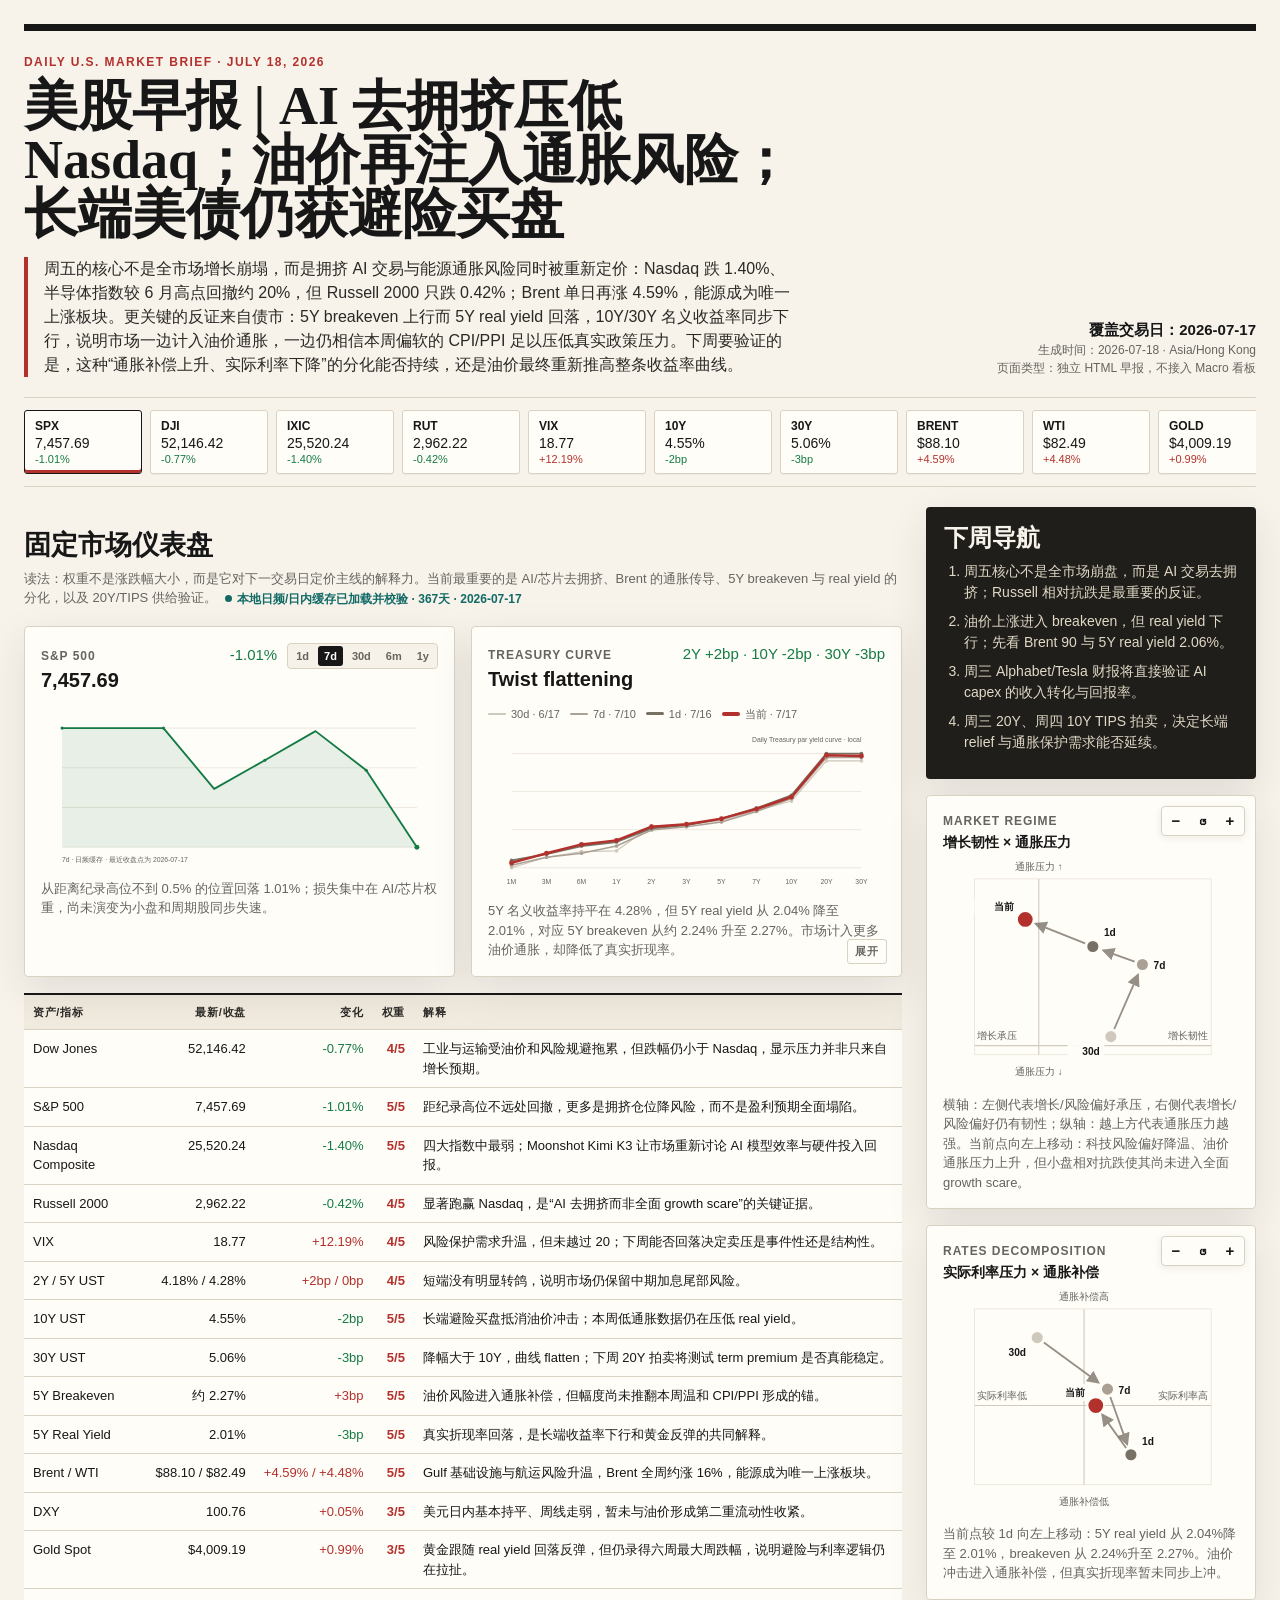
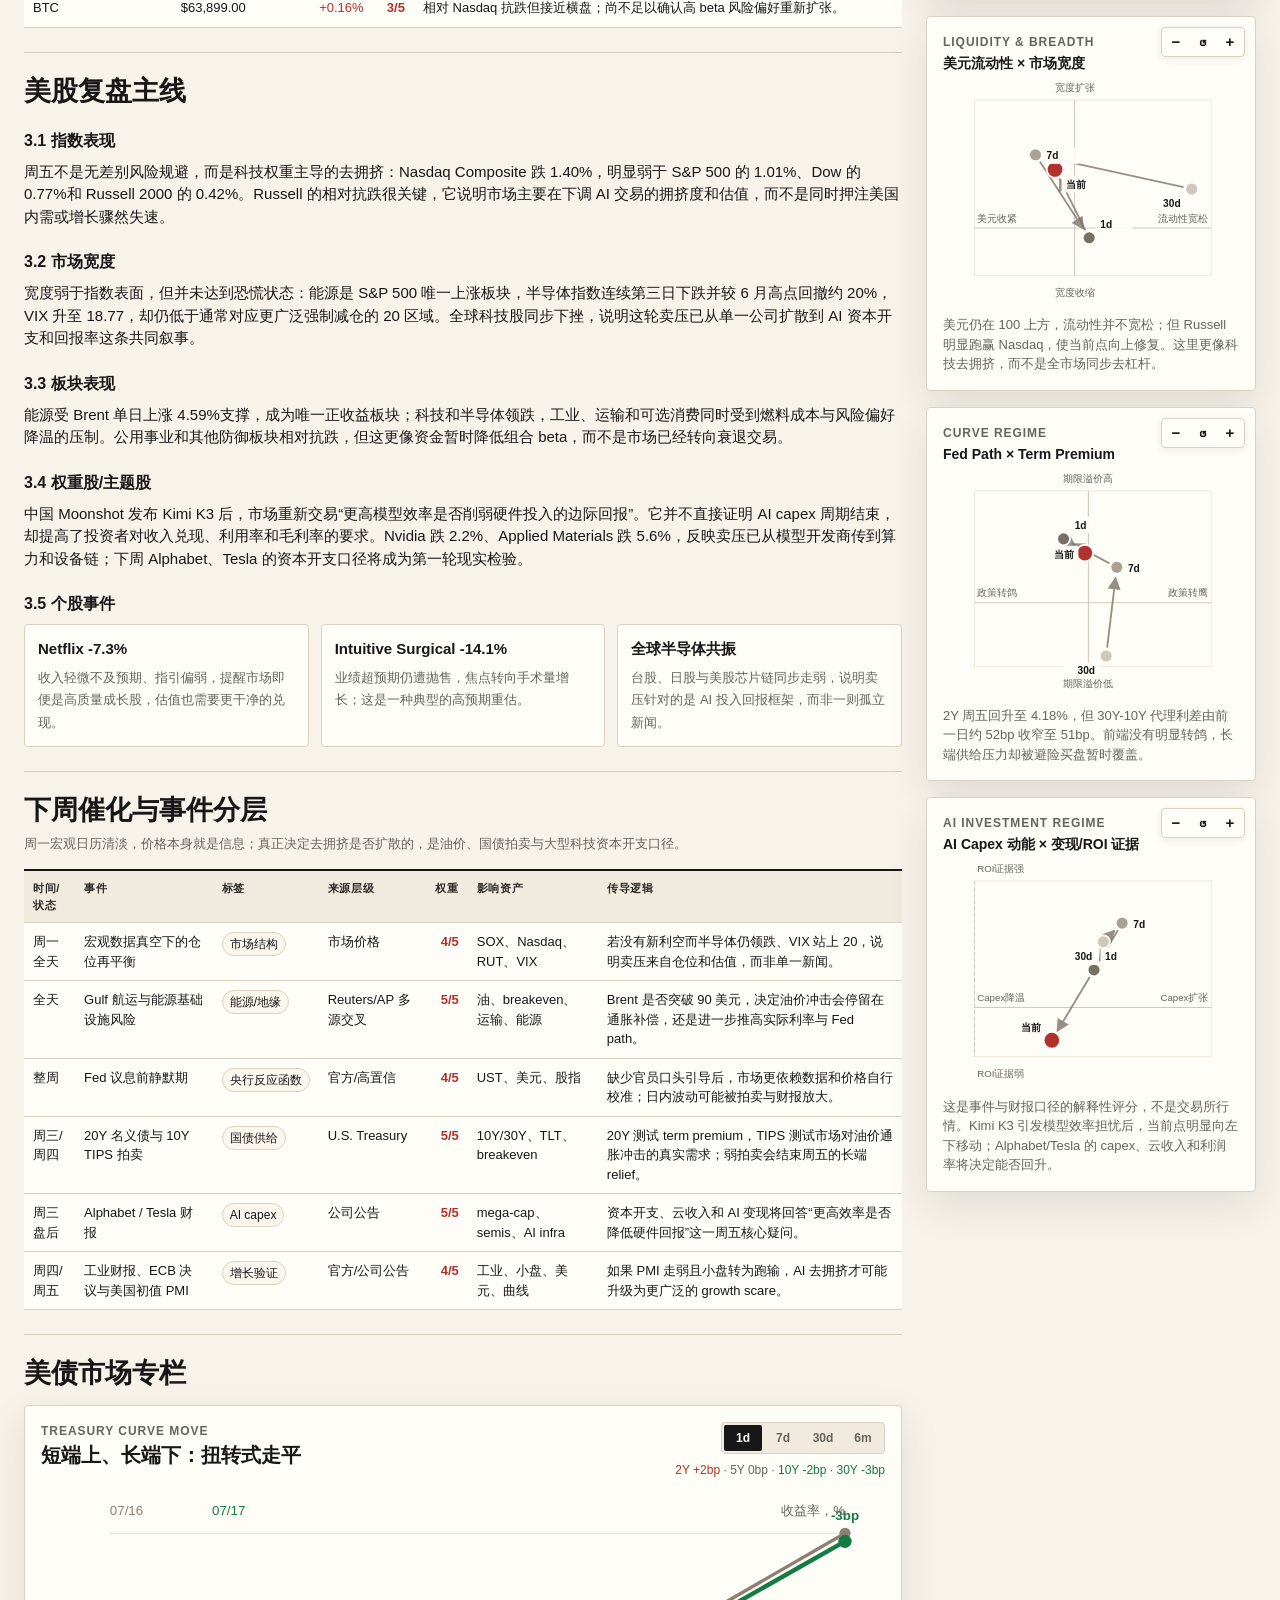
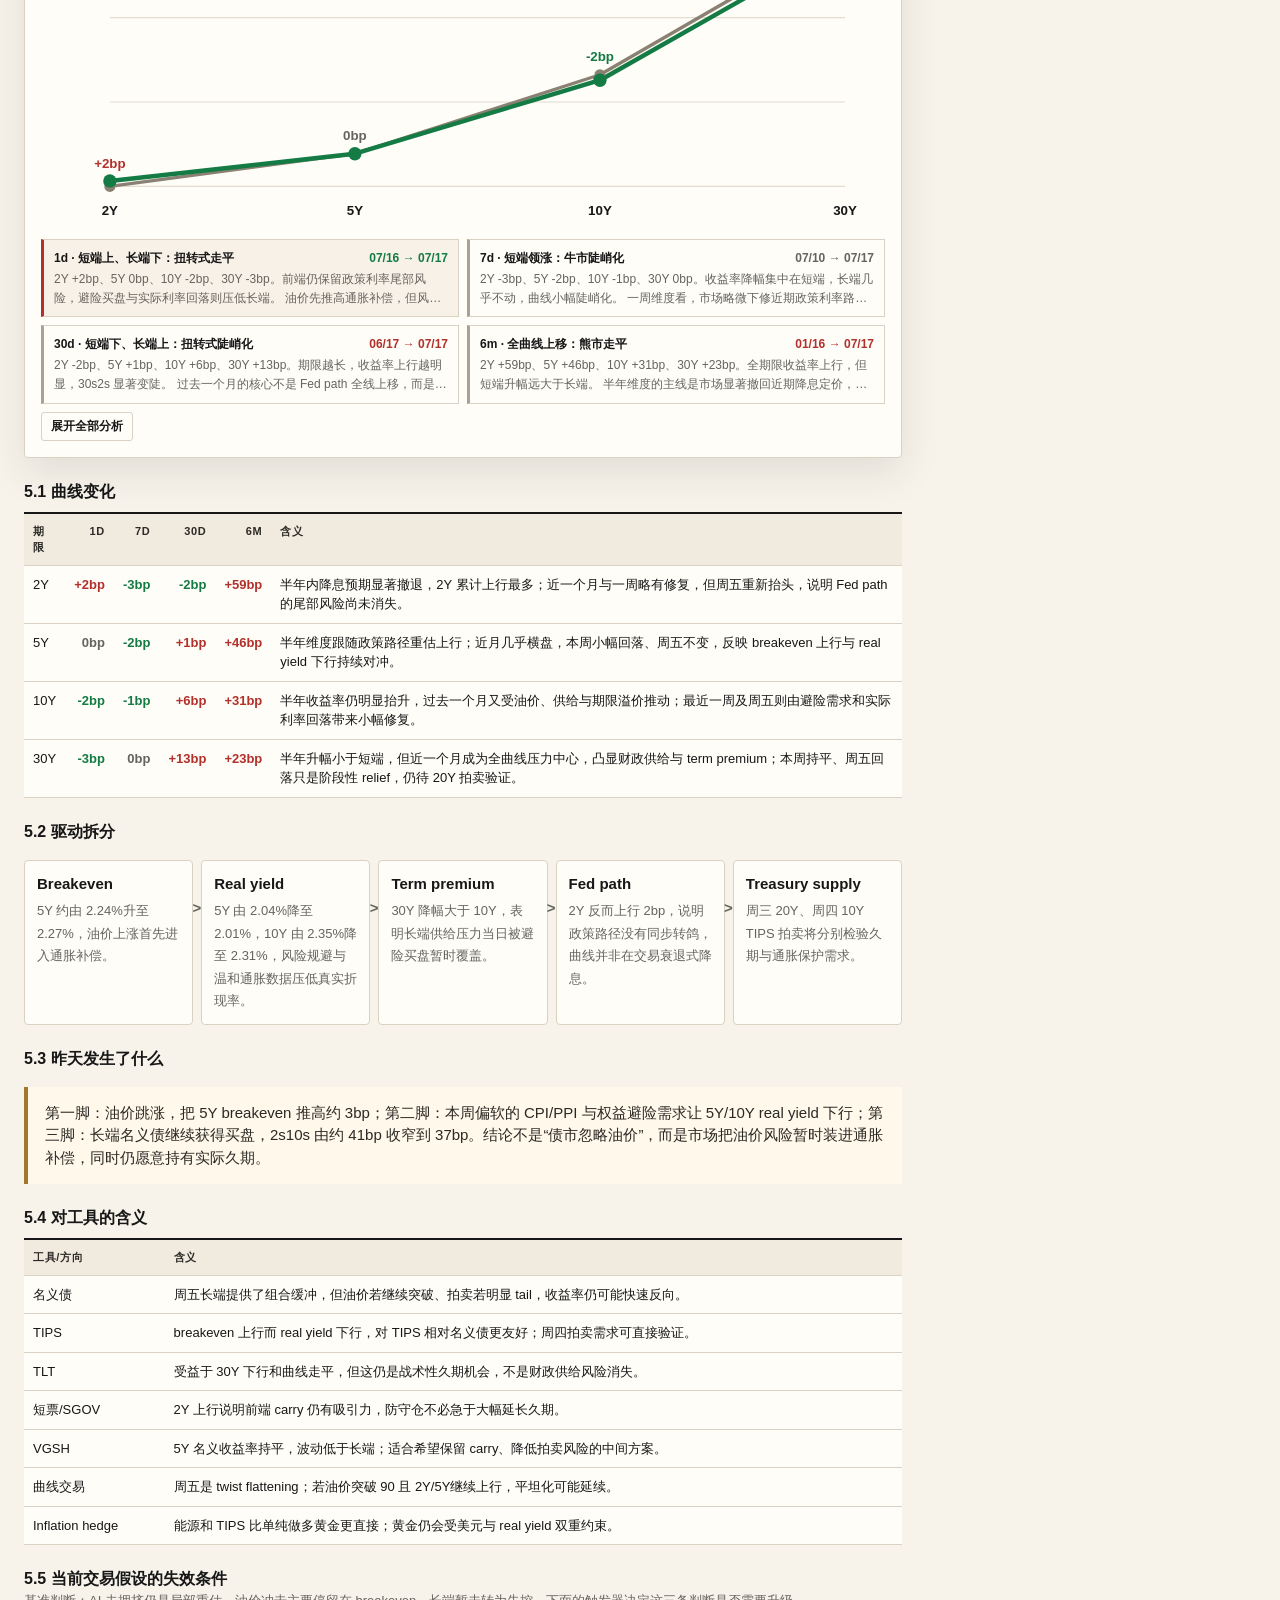
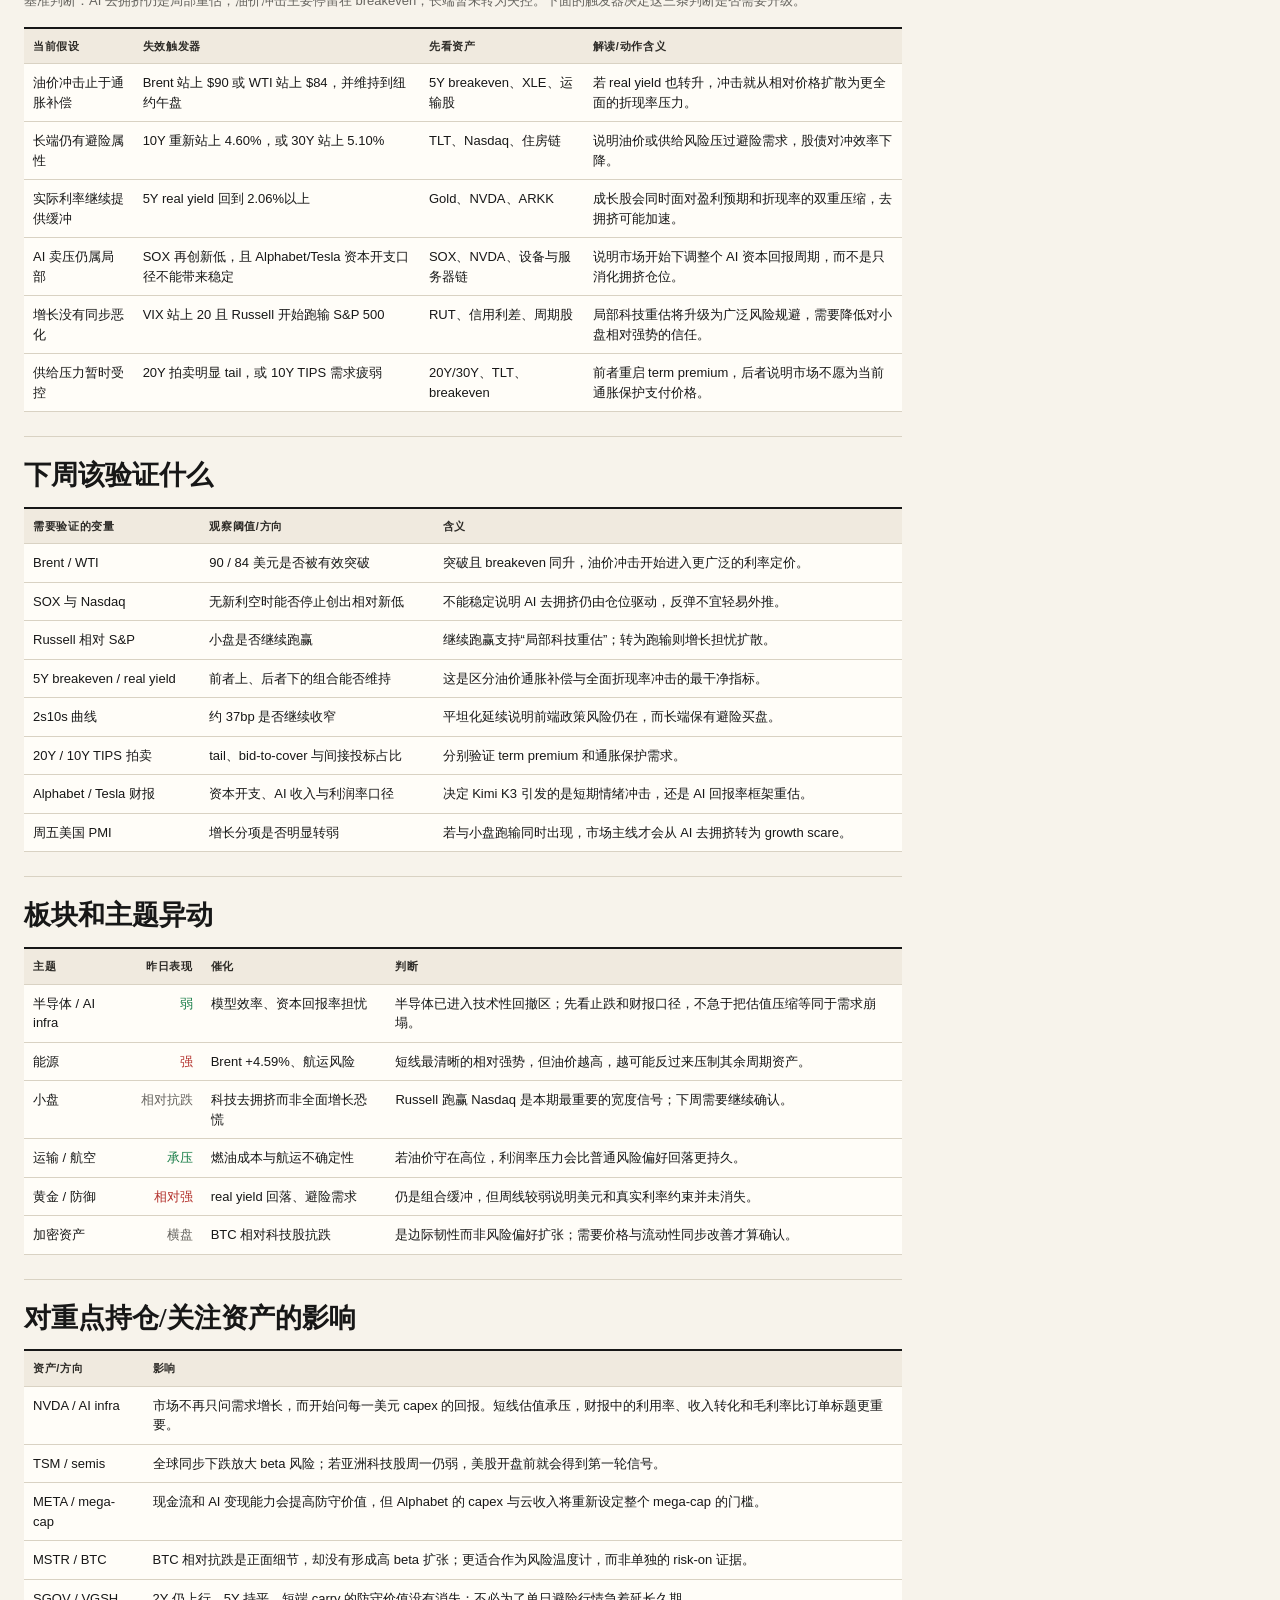
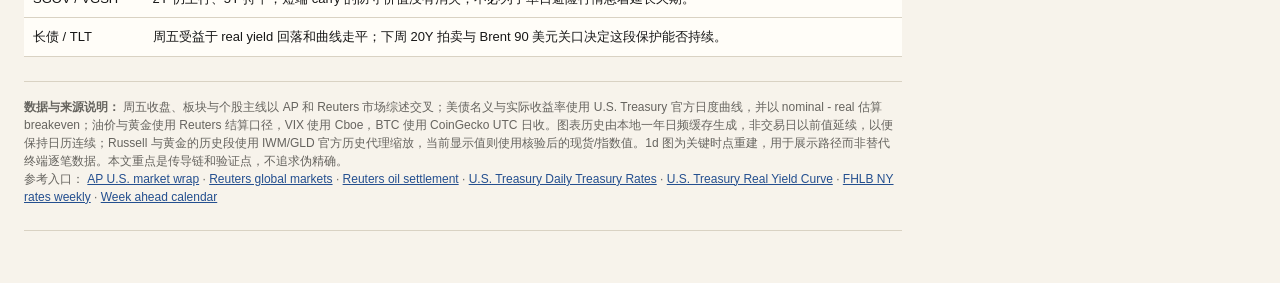
==== commit 0be5a8b3: "Add multi-period Treasury curve analysis to morning brief" ====
--- a/morning_brief/2026-07-18_us_market_brief.html
+++ b/morning_brief/2026-07-18_us_market_brief.html
@@ -371,6 +371,148 @@
       margin: 4px 0 18px;
     }
 
+    .bond-move-head {
+      align-items: flex-start;
+      gap: 16px;
+    }
+
+    .bond-move-tools {
+      display: grid;
+      justify-items: end;
+      gap: 7px;
+      min-width: 290px;
+    }
+
+    .bond-period-tabs {
+      display: flex;
+      gap: 2px;
+      padding: 2px;
+      border: 1px solid var(--line);
+      border-radius: 4px;
+      background: var(--panel-2);
+    }
+
+    .bond-period-tabs button {
+      min-width: 38px;
+      height: 26px;
+      padding: 0 8px;
+      border: 0;
+      border-radius: 2px;
+      background: transparent;
+      color: var(--muted);
+      cursor: pointer;
+      font-size: 12px;
+      font-weight: 800;
+    }
+
+    .bond-period-tabs button:hover,
+    .bond-period-tabs button:focus-visible {
+      background: #e4ddd0;
+      color: var(--ink);
+      outline: none;
+    }
+
+    .bond-period-tabs button.active {
+      background: var(--ink);
+      color: #fffdf8;
+    }
+
+    .bond-move-stats {
+      font-size: 12px;
+      font-variant-numeric: tabular-nums;
+      text-align: right;
+    }
+
+    .bond-move-stats span + span::before {
+      content: " · ";
+      color: var(--muted);
+    }
+
+    .bond-period-notes {
+      display: grid;
+      grid-template-columns: repeat(2, minmax(0, 1fr));
+      gap: 8px;
+      margin-top: 4px;
+    }
+
+    .bond-period-note {
+      padding: 9px 10px;
+      border: 1px solid var(--line);
+      border-left: 3px solid #aaa194;
+      background: #fffdf8;
+    }
+
+    .bond-period-note.active {
+      border-left-color: var(--red);
+      background: #f8f1e7;
+    }
+
+    .bond-period-note-head {
+      display: flex;
+      align-items: baseline;
+      justify-content: space-between;
+      gap: 8px;
+      margin-bottom: 3px;
+      font-size: 12px;
+      font-weight: 800;
+    }
+
+    .bond-period-note p {
+      display: -webkit-box;
+      overflow: hidden;
+      margin: 0;
+      color: var(--muted);
+      font-size: 12px;
+      line-height: 1.55;
+      -webkit-box-orient: vertical;
+      -webkit-line-clamp: 2;
+    }
+
+    .bond-period-notes.expanded .bond-period-note p {
+      display: block;
+      overflow: visible;
+    }
+
+    .bond-notes-toggle {
+      display: inline-flex;
+      align-items: center;
+      margin: 8px 0 0 auto;
+      padding: 5px 9px;
+      border: 1px solid var(--line);
+      border-radius: 3px;
+      background: #fffdf8;
+      color: var(--ink);
+      cursor: pointer;
+      font-size: 12px;
+      font-weight: 800;
+    }
+
+    .bond-notes-toggle:hover,
+    .bond-notes-toggle:focus-visible {
+      background: var(--panel-2);
+      outline: none;
+    }
+
+    .horizon-table th:not(:first-child):not(:last-child),
+    .horizon-table td:not(:first-child):not(:last-child) {
+      white-space: nowrap;
+      text-align: right;
+      font-variant-numeric: tabular-nums;
+    }
+
+    .horizon-table .period-change {
+      font-weight: 700;
+    }
+
+    .table-scroll {
+      max-width: 100%;
+      overflow-x: auto;
+    }
+
+    .table-scroll .horizon-table {
+      min-width: 680px;
+    }
+
     .chart-title {
       font-size: 12px;
       text-transform: uppercase;
@@ -547,6 +689,16 @@
       .chain div::after { content: ""; }
       table { font-size: 13px; }
       th, td { padding: 8px 7px; }
+      .bond-move-head {
+        display: grid;
+        grid-template-columns: 1fr;
+      }
+      .bond-move-tools {
+        justify-items: start;
+        min-width: 0;
+      }
+      .bond-move-stats { text-align: left; }
+      .bond-period-notes { grid-template-columns: 1fr; }
     }
   </style>
 </head>
@@ -674,26 +826,37 @@
         <section id="bonds">
           <h2>美债市场专栏</h2>
           <div class="chart-panel bond-move-chart">
-            <div class="chart-head">
+            <div class="chart-head bond-move-head">
               <div>
                 <div class="chart-title">Treasury Curve Move</div>
-                <div class="chart-value">短端上、长端下：扭转式走平</div>
+                <div class="chart-value" id="bondMoveTitle">短端上、长端下：扭转式走平</div>
               </div>
-              <div class="down">2Y +2bp · 5Y 0bp · 10Y -2bp · 30Y -3bp</div>
+              <div class="bond-move-tools">
+                <div class="bond-period-tabs" id="bondPeriodTabs" role="group" aria-label="美债曲线对比期限">
+                  <button type="button" class="active" data-bond-period="1d" aria-pressed="true">1d</button>
+                  <button type="button" data-bond-period="7d" aria-pressed="false">7d</button>
+                  <button type="button" data-bond-period="30d" aria-pressed="false">30d</button>
+                  <button type="button" data-bond-period="6m" aria-pressed="false">6m</button>
+                </div>
+                <div class="bond-move-stats down" id="bondMoveStats">2Y +2bp · 5Y 0bp · 10Y -2bp · 30Y -3bp</div>
+              </div>
             </div>
             <svg id="bondMoveChart" viewBox="0 0 760 310" role="img" aria-label="Treasury 2Y 5Y 10Y 30Y curve move"></svg>
-            <p class="chart-caption">比较 2026-07-16 与 2026-07-17 的 2Y/5Y/10Y/30Y 收益率。油价推高通胀补偿，但避险需求与本周温和通胀数据压低实际利率，长端因此仍能上涨。</p>
+            <div class="bond-period-notes" id="bondPeriodNotes"></div>
+            <button class="bond-notes-toggle" id="bondNotesToggle" type="button" aria-expanded="false">展开全部分析</button>
           </div>
           <h3>5.1 曲线变化</h3>
-          <table>
-            <thead><tr><th>期限</th><th class="num">2026-07-16</th><th class="num">2026-07-17</th><th class="num">变化</th><th>含义</th></tr></thead>
+          <div class="table-scroll" role="region" aria-label="美债期限变化横向对照表" tabindex="0">
+          <table class="horizon-table">
+            <thead><tr><th>期限</th><th>1d</th><th>7d</th><th>30d</th><th>6m</th><th>含义</th></tr></thead>
             <tbody>
-              <tr><td>2Y</td><td class="num">4.16%</td><td class="num">4.18%</td><td class="num up">+2bp</td><td>前端仍保留政策利率尾部风险，市场没有因为风险资产下跌就押注快速宽松。</td></tr>
-              <tr><td>5Y</td><td class="num">4.28%</td><td class="num">4.28%</td><td class="num flat">0bp</td><td>breakeven 上行与 real yield 下行刚好抵消，是周五债市矛盾定价的交汇点。</td></tr>
-              <tr><td>10Y</td><td class="num">4.57%</td><td class="num">4.55%</td><td class="num down">-2bp</td><td>避险买盘与实际利率回落压过油价冲击，成长股下跌并非由折现率上冲主导。</td></tr>
-              <tr><td>30Y</td><td class="num">5.09%</td><td class="num">5.06%</td><td class="num down">-3bp</td><td>长端领涨使曲线走平；下周 20Y 拍卖是 term premium 能否继续缓和的关键测试。</td></tr>
+              <tr><td>2Y</td><td><span class="period-change up">+2bp</span></td><td><span class="period-change down">-3bp</span></td><td><span class="period-change down">-2bp</span></td><td><span class="period-change up">+59bp</span></td><td>半年内降息预期显著撤退，2Y 累计上行最多；近一个月与一周略有修复，但周五重新抬头，说明 Fed path 的尾部风险尚未消失。</td></tr>
+              <tr><td>5Y</td><td><span class="period-change flat">0bp</span></td><td><span class="period-change down">-2bp</span></td><td><span class="period-change up">+1bp</span></td><td><span class="period-change up">+46bp</span></td><td>半年维度跟随政策路径重估上行；近月几乎横盘，本周小幅回落、周五不变，反映 breakeven 上行与 real yield 下行持续对冲。</td></tr>
+              <tr><td>10Y</td><td><span class="period-change down">-2bp</span></td><td><span class="period-change down">-1bp</span></td><td><span class="period-change up">+6bp</span></td><td><span class="period-change up">+31bp</span></td><td>半年收益率仍明显抬升，过去一个月又受油价、供给与期限溢价推动；最近一周及周五则由避险需求和实际利率回落带来小幅修复。</td></tr>
+              <tr><td>30Y</td><td><span class="period-change down">-3bp</span></td><td><span class="period-change flat">0bp</span></td><td><span class="period-change up">+13bp</span></td><td><span class="period-change up">+23bp</span></td><td>半年升幅小于短端，但近一个月成为全曲线压力中心，凸显财政供给与 term premium；本周持平、周五回落只是阶段性 relief，仍待 20Y 拍卖验证。</td></tr>
             </tbody>
           </table>
+          </div>
 
           <h3>5.2 驱动拆分</h3>
           <div class="chain">
@@ -875,6 +1038,7 @@
     const REGIME_MAPS = DATA.regimeMaps;
     let activeTickerIndex = 0;
     let activeRange = "7d";
+    let activeBondPeriod = "1d";
     const regimeZooms = Object.fromEntries((REGIME_MAPS || []).map(map => [map.id, 1]));
     const strip = document.getElementById("tickerStrip");
 
@@ -904,6 +1068,10 @@
         });
       });
       if (!data.treasury?.labels?.length || !Array.isArray(data.treasury.curves)) throw new Error("treasury data missing");
+      if (!Array.isArray(data.treasury.movePeriods) || data.treasury.movePeriods.length !== 4) throw new Error("treasury move periods missing");
+      data.treasury.movePeriods.forEach(period => {
+        if (!period.key || !period.baseDate || !period.currentDate || period.baseValues?.length !== 4) throw new Error("treasury move period invalid");
+      });
       data.treasury.curves.forEach(curve => {
         if (curve.values.length !== data.treasury.labels.length) throw new Error(`${curve.label} curve length mismatch`);
       });
@@ -1173,25 +1341,55 @@
       document.getElementById("curveLegend").innerHTML = curves.map(curve => `<span class="legend-item"><span class="legend-swatch" style="background:${curve.color}; height:${Math.max(2, curve.width)}px"></span>${curve.label}</span>`).join("");
     }
 
+    function formatBondMove(value) {
+      return value > 0 ? `+${value}bp` : `${value}bp`;
+    }
+
+    function bondMoveClass(value) {
+      return value > 0 ? "up" : value < 0 ? "down" : "flat";
+    }
+
+    function renderBondPeriodNotes() {
+      const notes = document.getElementById("bondPeriodNotes");
+      notes.innerHTML = DATA.treasury.movePeriods.map(period => {
+        const currentCurve = DATA.treasury.curves.find(curve => curve.key === "current");
+        const tenors = ["2Y", "5Y", "10Y", "30Y"];
+        const indexes = tenors.map(tenor => DATA.treasury.labels.indexOf(tenor));
+        const changes = indexes.map((index, i) => Math.round((currentCurve.values[index] - period.baseValues[i]) * 100));
+        return `
+          <article class="bond-period-note${period.key === activeBondPeriod ? " active" : ""}" data-bond-note="${period.key}">
+            <div class="bond-period-note-head"><span>${period.label} · ${period.title}</span><span class="${bondMoveClass(changes[3])}">${period.baseDate.slice(5).replace("-", "/")} → ${period.currentDate.slice(5).replace("-", "/")}</span></div>
+            <p>${period.summary} ${period.detail}</p>
+          </article>`;
+      }).join("");
+    }
+
     function drawBondMoveChart() {
       const svg = document.getElementById("bondMoveChart");
       const w = 760, h = 310;
       const padLeft = 62, padRight = 36, padTop = 38, padBottom = 44;
       const tenors = ["2Y", "5Y", "10Y", "30Y"];
       const tenorIndexes = tenors.map(tenor => DATA.treasury.labels.indexOf(tenor));
-      const previousCurve = DATA.treasury.curves.find(curve => curve.key === "1d");
+      const period = DATA.treasury.movePeriods.find(item => item.key === activeBondPeriod);
       const currentCurve = DATA.treasury.curves.find(curve => curve.key === "current");
-      const prevDate = previousCurve.label.split("·").pop().trim();
-      const currentDate = currentCurve.label.split("·").pop().trim();
-      const prev = tenorIndexes.map(index => previousCurve.values[index]);
+      const prevDate = period.baseDate.slice(5).replace("-", "/");
+      const currentDate = period.currentDate.slice(5).replace("-", "/");
+      const prev = period.baseValues;
       const current = tenorIndexes.map(index => currentCurve.values[index]);
       const bp = current.map((v, i) => Math.round((v - prev[i]) * 100));
       const all = prev.concat(current);
       const y = scale(all, padTop, h - padBottom);
       const xs = tenors.map((_, i) => padLeft + i * ((w - padLeft - padRight) / (tenors.length - 1)));
       const line = values => values.map((v, i) => `${xs[i]},${y(v)}`).join(" ");
-      const fmtBp = value => value > 0 ? `+${value}bp` : `${value}bp`;
       const bpColor = value => value > 0 ? "#b3312c" : value < 0 ? "#147b45" : "#66645f";
+      document.getElementById("bondMoveTitle").textContent = period.title;
+      document.getElementById("bondMoveStats").innerHTML = tenors.map((tenor, i) => `<span class="${bondMoveClass(bp[i])}">${tenor} ${formatBondMove(bp[i])}</span>`).join("");
+      document.querySelectorAll("[data-bond-period]").forEach(button => {
+        const selected = button.dataset.bondPeriod === activeBondPeriod;
+        button.classList.toggle("active", selected);
+        button.setAttribute("aria-pressed", String(selected));
+      });
+      document.querySelectorAll("[data-bond-note]").forEach(note => note.classList.toggle("active", note.dataset.bondNote === activeBondPeriod));
       svg.innerHTML = `
         <rect width="${w}" height="${h}" fill="#fffdf8"></rect>
         <g stroke="#e3dccf" stroke-width="1">${[0,1,2,3].map(i => `<line x1="${padLeft}" y1="${padTop+i*(h-padTop-padBottom)/3}" x2="${w-padRight}" y2="${padTop+i*(h-padTop-padBottom)/3}"></line>`).join("")}</g>
@@ -1202,7 +1400,7 @@
           <circle cx="${xs[i]}" cy="${y(prev[i])}" r="5" fill="#8a8172"></circle>
           <circle cx="${xs[i]}" cy="${y(current[i])}" r="6" fill="#147b45"></circle>
           <text x="${xs[i]}" y="${h-18}" text-anchor="middle" fill="#171717" font-size="12" font-weight="800">${tenor}</text>
-          <text x="${xs[i]}" y="${Math.min(y(prev[i]), y(current[i])) - 12}" text-anchor="middle" fill="${bpColor(bp[i])}" font-size="12" font-weight="800">${fmtBp(bp[i])}</text>
+          <text x="${xs[i]}" y="${Math.min(y(prev[i]), y(current[i])) - 12}" text-anchor="middle" fill="${bpColor(bp[i])}" font-size="12" font-weight="800">${formatBondMove(bp[i])}</text>
         `).join("")}
         <text x="${padLeft}" y="22" fill="#8a8172" font-size="12">${prevDate}</text>
         <text x="${padLeft + 92}" y="22" fill="#147b45" font-size="12">${currentDate}</text>
@@ -1211,7 +1409,7 @@
       svg.onpointermove = event => {
         const x = svgX(svg, event, w);
         const index = Math.max(0, Math.min(tenors.length - 1, Math.round((x - padLeft) / (w - padLeft - padRight) * (tenors.length - 1))));
-        placeTooltip(svg, event, `<strong>${tenors[index]} 美债</strong><div class="tip-row"><span>${prevDate}</span><span>${prev[index].toFixed(2)}%</span></div><div class="tip-row"><span>${currentDate}</span><span>${current[index].toFixed(2)}%</span></div><div class="tip-row"><span>变化</span><span>${fmtBp(bp[index])}</span></div>`);
+        placeTooltip(svg, event, `<strong>${activeBondPeriod} · ${tenors[index]} 美债</strong><div class="tip-row"><span>${prevDate}</span><span>${prev[index].toFixed(2)}%</span></div><div class="tip-row"><span>${currentDate}</span><span>${current[index].toFixed(2)}%</span></div><div class="tip-row"><span>变化</span><span>${formatBondMove(bp[index])}</span></div>`);
       };
       svg.onpointerleave = () => hideTooltip(svg);
     }
@@ -1354,6 +1552,20 @@
       svg.ondblclick = () => setRegimeZoom(id, 1);
     }
 
+    document.getElementById("bondPeriodTabs").addEventListener("click", event => {
+      const button = event.target.closest("[data-bond-period]");
+      if (!button) return;
+      activeBondPeriod = button.dataset.bondPeriod;
+      drawBondMoveChart();
+    });
+    document.getElementById("bondNotesToggle").addEventListener("click", event => {
+      const notes = document.getElementById("bondPeriodNotes");
+      const expanded = notes.classList.toggle("expanded");
+      event.currentTarget.setAttribute("aria-expanded", String(expanded));
+      event.currentTarget.textContent = expanded ? "收起详细分析" : "展开全部分析";
+    });
+
+    renderBondPeriodNotes();
     drawSpark(DATA.tickers[0]);
     drawBondMoveChart();
     drawCurve();
